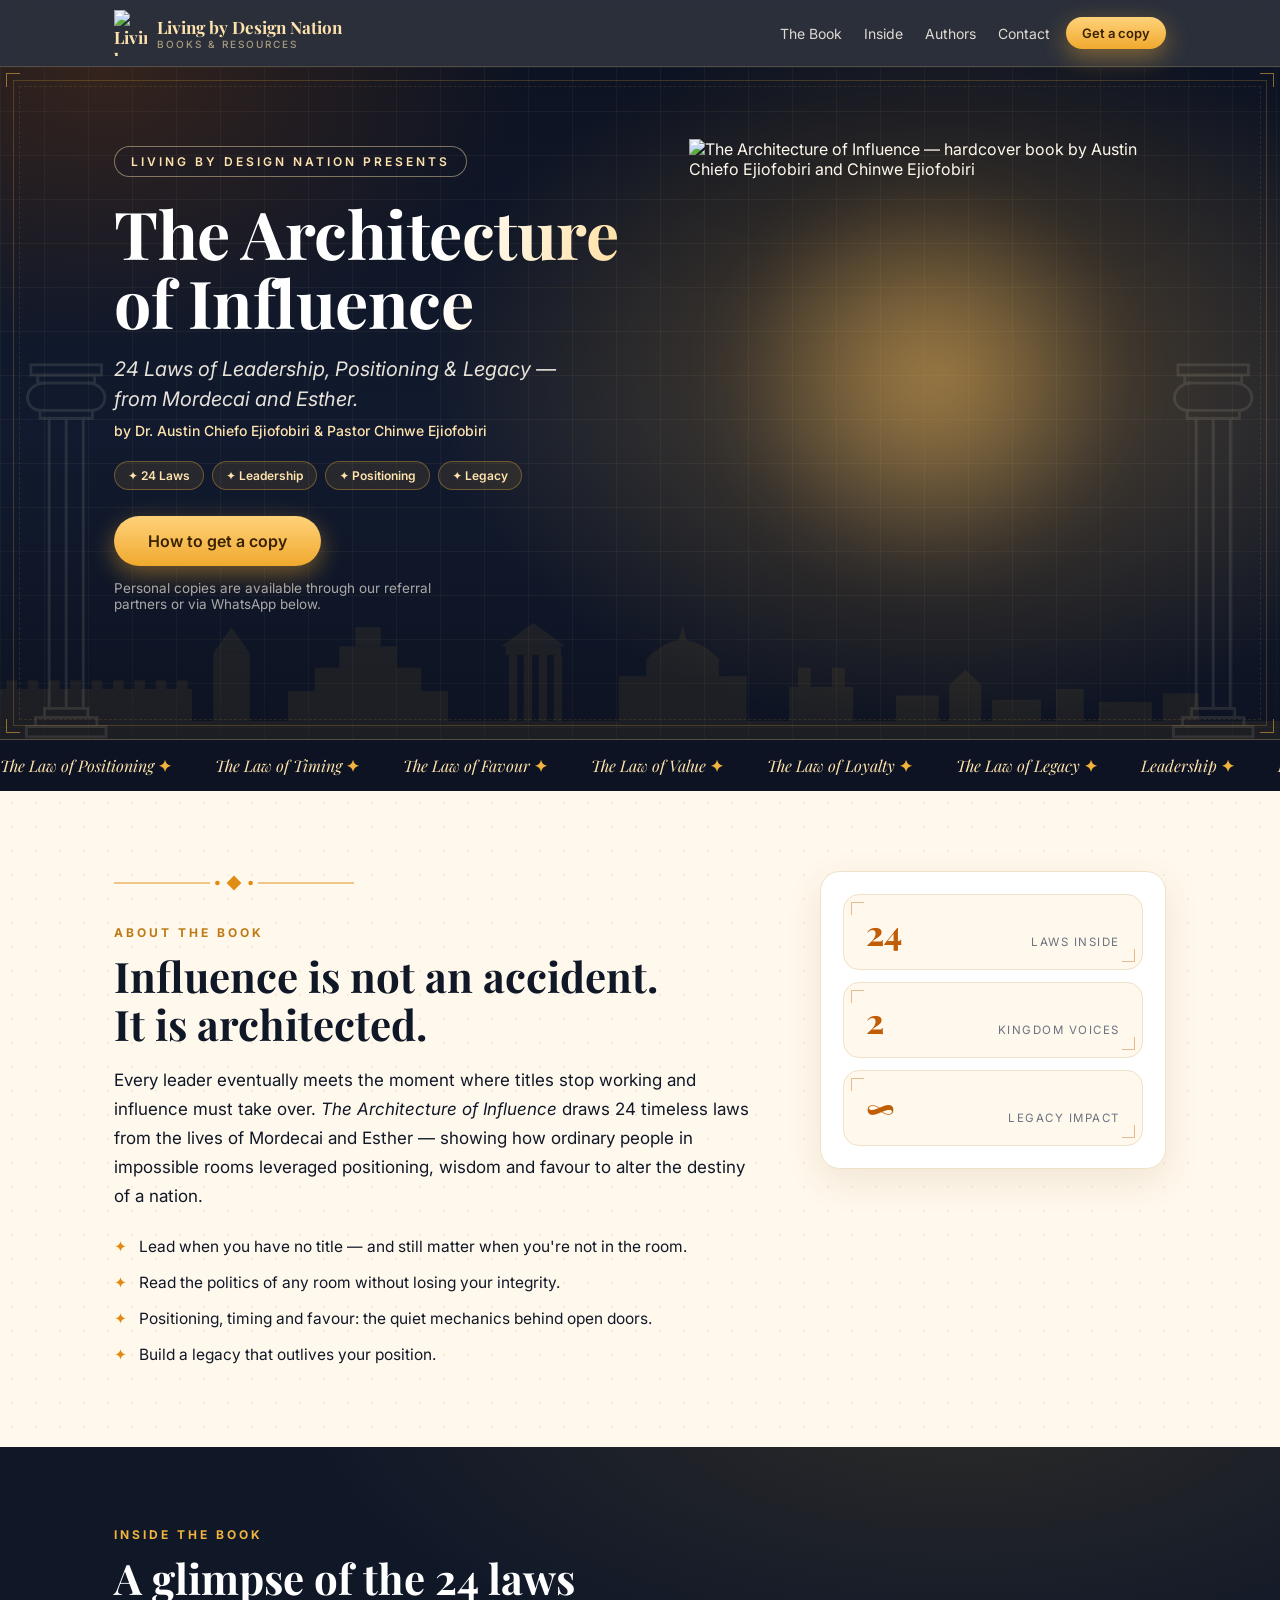
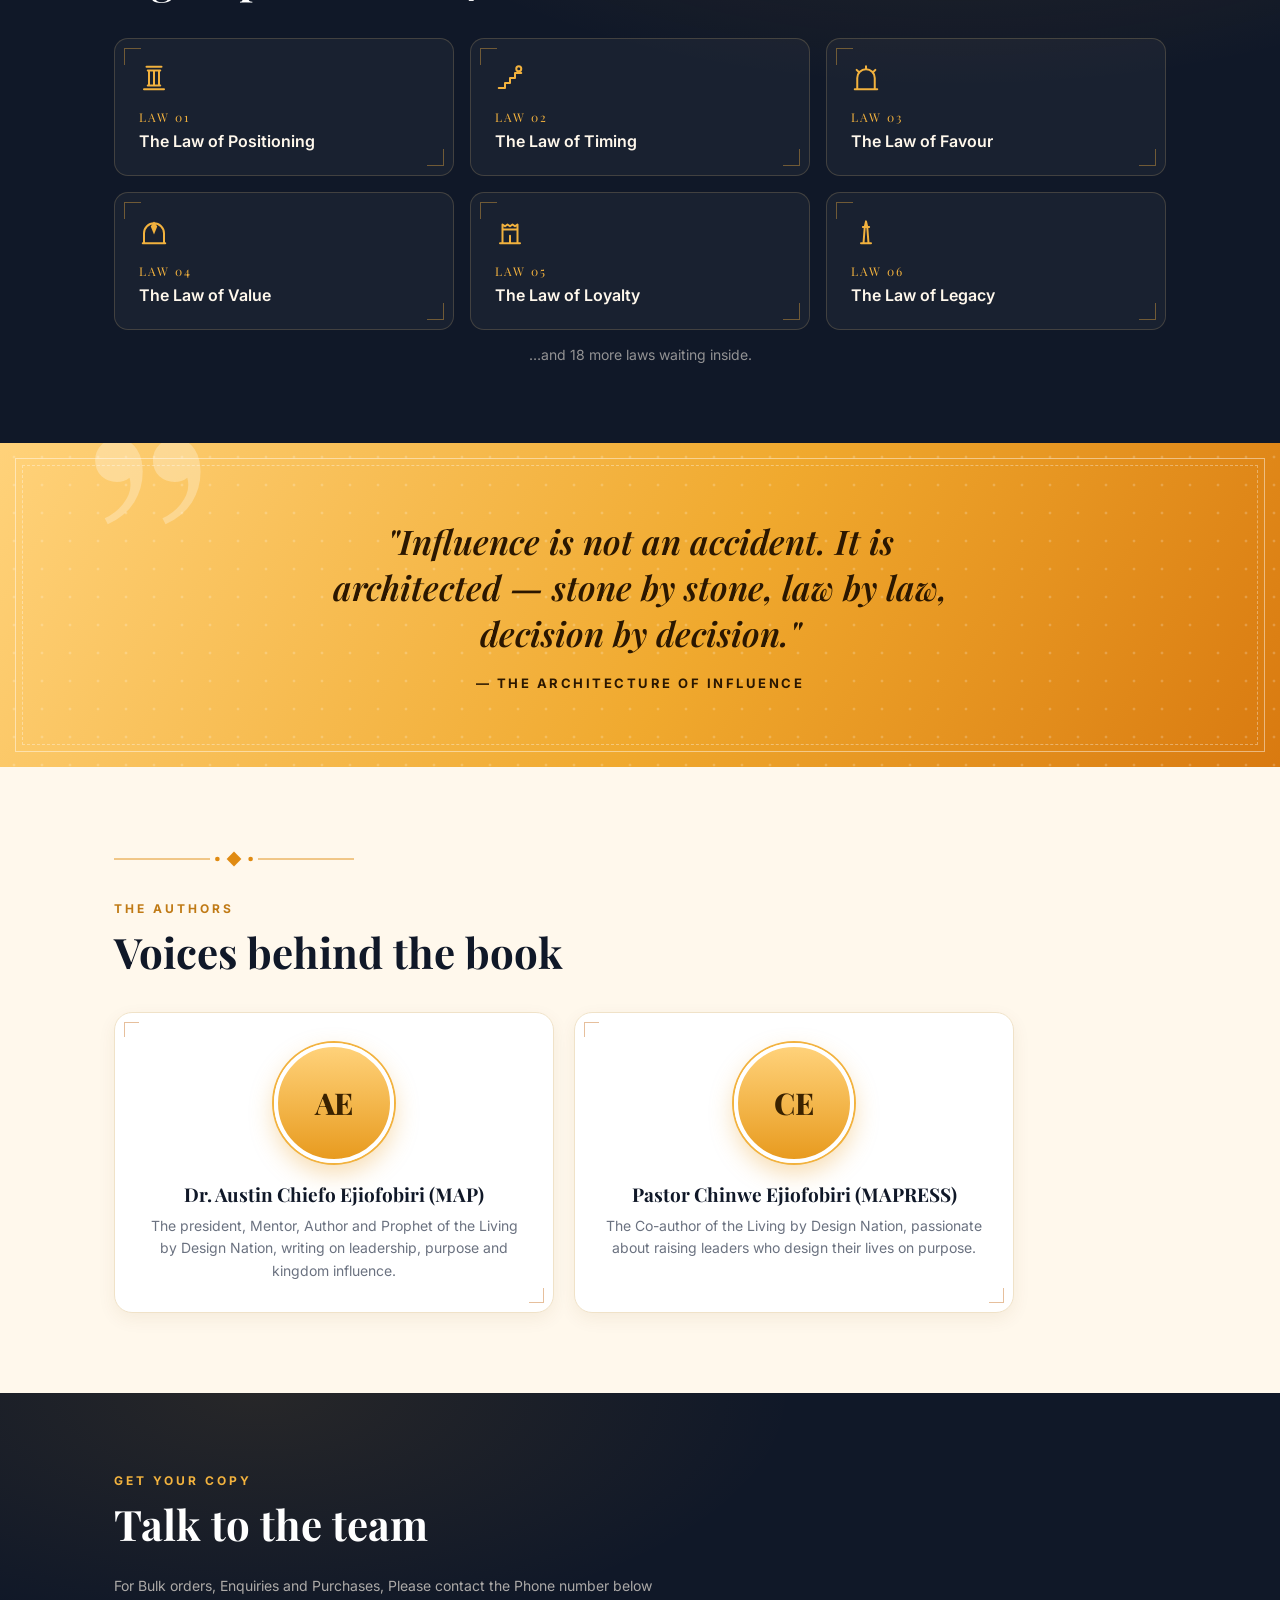
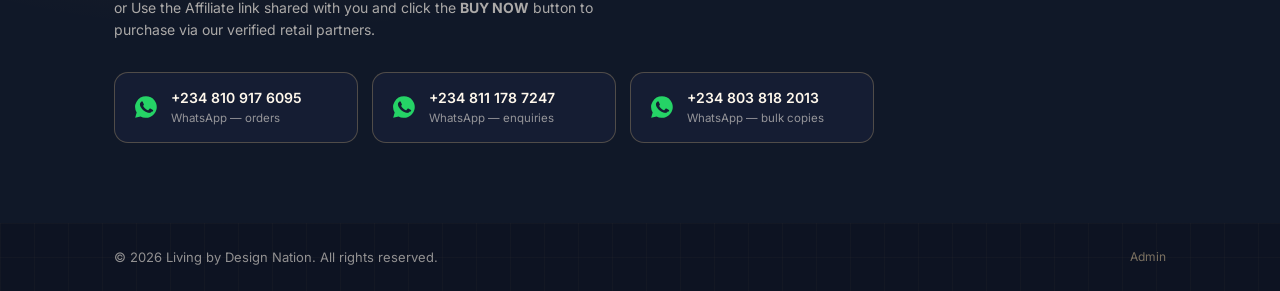
==== index.html @ bc578fa2 "Add files via upload" ====
<!DOCTYPE html>
<html lang="en">
<head>
<meta charset="UTF-8">
<meta name="viewport" content="width=device-width, initial-scale=1.0">
<title>The Architecture of Influence — Living by Design Nation</title>
<meta name="description" content="24 Laws of Leadership, Positioning & Legacy from Mordecai and Esther. By Austin Chiefo Ejiofobiri & Chinwe Ejiofobiri.">
<meta property="og:title" content="The Architecture of Influence">
<meta property="og:image" content="assets/book-cover.jpg">
<link rel="icon" type="image/png" href="assets/logo.png">
<link rel="apple-touch-icon" href="assets/logo.png">
<link rel="preconnect" href="https://fonts.googleapis.com">
<link href="https://fonts.googleapis.com/css2?family=Playfair+Display:ital,wght@0,600;0,700;0,800;1,600&family=Inter:wght@400;500;600;700&display=swap" rel="stylesheet">
<link rel="stylesheet" href="styles.css">
</head>
<body>
<header>
  <div class="wrap nav">
    <div class="brand">
      <img src="assets/logo.png" alt="Living by Design Nation" width="33" height="46">
      <span>Living by Design Nation<small>Books &amp; Resources</small></span>
    </div>
    <nav class="nav-links">
      <a href="#about">The Book</a><a href="#laws">Inside</a><a href="#authors">Authors</a><a href="#contact">Contact</a>
    </nav>
    <a class="btn btn-gold btn-sm nav-cta" href="#contact">Get a copy</a>
  </div>
</header>

<div class="hero">
  <div class="hero-frame" aria-hidden="true"><i></i><i></i><i></i><i></i></div>
  <div class="hero-particles" id="particles"></div>
    <svg class="col col-l" viewBox="0 0 90 340" aria-hidden="true"><g fill="none" stroke="#fff3d6" stroke-width="2.5" stroke-linecap="square"><rect x="14" y="6" width="62" height="9"/><rect x="20" y="15" width="50" height="7"/><path d="M25 22c-9 1-14 7-14 13 0 7 6 11 11 11M65 22c9 1 14 7 14 13 0 7-6 11-11 11"/><rect x="22" y="46" width="46" height="7"/><path d="M30 53v255M45 53v255M60 53v255"/><rect x="26" y="308" width="38" height="8"/><rect x="18" y="316" width="54" height="8"/><rect x="10" y="324" width="70" height="9"/></g></svg>
    <svg class="col col-r" viewBox="0 0 90 340" aria-hidden="true"><g fill="none" stroke="#fff3d6" stroke-width="2.5" stroke-linecap="square"><rect x="14" y="6" width="62" height="9"/><rect x="20" y="15" width="50" height="7"/><path d="M25 22c-9 1-14 7-14 13 0 7 6 11 11 11M65 22c9 1 14 7 14 13 0 7-6 11-11 11"/><rect x="22" y="46" width="46" height="7"/><path d="M30 53v255M45 53v255M60 53v255"/><rect x="26" y="308" width="38" height="8"/><rect x="18" y="316" width="54" height="8"/><rect x="10" y="324" width="70" height="9"/></g></svg>
    <svg class="skyline" viewBox="0 0 1200 170" preserveAspectRatio="xMidYMax meet" aria-hidden="true">
      <g fill="#4a2200" opacity=".16">
        <rect x="0" y="150" width="1200" height="20"/>
        <rect x="0" y="120" width="180" height="30"/>
        <rect x="6" y="112" width="10" height="8"/><rect x="26" y="112" width="10" height="8"/><rect x="46" y="112" width="10" height="8"/><rect x="66" y="112" width="10" height="8"/><rect x="86" y="112" width="10" height="8"/><rect x="106" y="112" width="10" height="8"/><rect x="126" y="112" width="10" height="8"/><rect x="146" y="112" width="10" height="8"/><rect x="166" y="112" width="10" height="8"/>
        <rect x="200" y="86" width="34" height="64"/><polygon points="200,86 217,62 234,86"/>
        <rect x="270" y="122" width="150" height="28"/><rect x="295" y="100" width="100" height="22"/><rect x="318" y="80" width="54" height="20"/><rect x="333" y="62" width="24" height="18"/>
        <polygon points="470,80 530,80 500,58"/><rect x="474" y="80" width="52" height="8"/>
        <rect x="477" y="88" width="8" height="62"/><rect x="491" y="88" width="8" height="62"/><rect x="505" y="88" width="8" height="62"/><rect x="519" y="88" width="8" height="62"/>
        <rect x="580" y="108" width="120" height="42"/><rect x="606" y="92" width="68" height="16"/>
        <path d="M606 92 Q640 56 674 92 Z"/><polygon points="636,76 640,60 644,76"/>
        <rect x="740" y="118" width="60" height="32"/><rect x="748" y="100" width="12" height="18"/><rect x="780" y="100" width="12" height="18"/>
        <rect x="840" y="126" width="40" height="24"/><rect x="890" y="116" width="30" height="34"/><polygon points="890,116 905,102 920,116"/>
        <rect x="930" y="130" width="46" height="20"/><rect x="990" y="120" width="26" height="30"/><rect x="1030" y="132" width="50" height="18"/><rect x="1090" y="124" width="34" height="26"/>
      </g>
    </svg>
  <div class="hero-inner">
    <div>
      <span class="eyebrow">Living by Design Nation presents</span>
      <h1 class="shimmer">The Architecture<br>of Influence</h1>
      <p class="sub"><em>24 Laws of Leadership, Positioning &amp; Legacy — from Mordecai and Esther.</em></p>
      <p class="authors">by Dr. Austin Chiefo Ejiofobiri &amp; Pastor Chinwe Ejiofobiri</p>
      <div class="pills"><span class="pill">✦ 24 Laws</span><span class="pill">✦ Leadership</span><span class="pill">✦ Positioning</span><span class="pill">✦ Legacy</span></div>
      <div class="cta-zone">
        <div id="ctaDirect" class="cta-col">
          <a class="btn btn-gold" href="#contact">How to get a copy</a>
          <p class="note-direct">Personal copies are available through our referral partners or via WhatsApp below.</p>
        </div>
        <div id="ctaRef" class="cta-col" hidden>
          <span class="ref-chip" id="heroChip"></span>
          <button class="btn btn-gold" data-buy>Buy now — <span class="price-text"></span></button>
        </div>
      </div>
    </div>
    <div class="book-wrap">
      <div class="book-glow" aria-hidden="true"></div>
      <img class="book" src="assets/book-3d.webp" alt="The Architecture of Influence — hardcover book by Austin Chiefo Ejiofobiri and Chinwe Ejiofobiri" width="860" height="865" fetchpriority="high">
    </div>
  </div>
</div>

<div class="marquee" aria-hidden="true"><div class="track" id="marqueeTrack"></div></div>

<section class="block about" id="about">
  <div class="wrap about-grid">
  <div class="about-main">
    <div class="orn reveal"><svg viewBox="0 0 260 24" width="240" height="24" fill="currentColor"><line x1="0" y1="12" x2="104" y2="12" stroke="currentColor"/><line x1="156" y1="12" x2="260" y2="12" stroke="currentColor"/><path d="M130 4 L138 12 L130 20 L122 12 Z"/><circle cx="112" cy="12" r="2.5"/><circle cx="148" cy="12" r="2.5"/></svg></div>
    <p class="kicker reveal">About the book</p>
    <h2 class="h2 reveal">Influence is not an accident.<br>It is architected.</h2>
    <!-- ✏️ Replace with the book's real description -->
    <p class="lead reveal">Every leader eventually meets the moment where titles stop working and influence must take over. <em>The Architecture of Influence</em> draws 24 timeless laws from the lives of Mordecai and Esther — showing how ordinary people in impossible rooms leveraged positioning, wisdom and favour to alter the destiny of a nation.</p>
    <ul class="check-list">
      <li class="reveal">Lead when you have no title — and still matter when you're not in the room.</li>
      <li class="reveal">Read the politics of any room without losing your integrity.</li>
      <li class="reveal">Positioning, timing and favour: the quiet mechanics behind open doors.</li>
      <li class="reveal">Build a legacy that outlives your position.</li>
    </ul>
  </div>
  <aside class="glance reveal"><div class="counters">
      <div class="counter"><div class="num" data-count="24">0</div><div class="lbl">Laws inside</div></div>
      <div class="counter"><div class="num" data-count="2">0</div><div class="lbl">Kingdom voices</div></div>
      <div class="counter"><div class="num">∞</div><div class="lbl">Legacy impact</div></div>
    </div></aside>
  </div>
</section>

<section class="block laws" id="laws">
  <div class="wrap">
    <p class="kicker reveal">Inside the book</p>
    <h2 class="h2 reveal">A glimpse of the 24 laws</h2>
    <div class="laws-grid" id="lawsGrid"></div>
  </div>
</section>

<section class="quote-band">
  <div class="qframe" aria-hidden="true"></div>
  <div class="wrap">
    <p class="qtext reveal">"Influence is not an accident. It is architected — stone by stone, law by law, decision by decision."</p>
    <p class="qsrc reveal">— The Architecture of Influence</p>
  </div>
</section>

<section class="block" id="authors">
  <div class="wrap">
    <div class="orn reveal"><svg viewBox="0 0 260 24" width="240" height="24" fill="currentColor"><line x1="0" y1="12" x2="104" y2="12" stroke="currentColor"/><line x1="156" y1="12" x2="260" y2="12" stroke="currentColor"/><path d="M130 4 L138 12 L130 20 L122 12 Z"/><circle cx="112" cy="12" r="2.5"/><circle cx="148" cy="12" r="2.5"/></svg></div>
    <p class="kicker reveal">The authors</p>
    <h2 class="h2 reveal">Voices behind the book</h2>
    <!-- ✏️ Replace bios with the real ones -->
    <div class="authors-grid">
      <div class="author-card reveal"><div class="avatar"><span>AE</span><img src="assets/austin-ejiofobiri.jpg" alt="Dr. Austin Chiefo Ejiofobiri" width="120" height="120" loading="lazy"></div><h3>Dr. Austin Chiefo Ejiofobiri (MAP)</h3><p>The president, Mentor, Author and Prophet of the Living by Design Nation, writing on leadership, purpose and kingdom influence.</p></div>
      <div class="author-card reveal"><div class="avatar"><span>CE</span><img src="assets/chinwe-ejiofobiri.jpg" alt="Pastor Chinwe Ejiofobiri" width="120" height="120" loading="lazy"></div><h3>Pastor Chinwe Ejiofobiri (MAPRESS)</h3><p>The Co-author of the Living by Design Nation, passionate about raising leaders who design their lives on purpose.</p></div>
    </div>
  </div>
</section>

<section class="block contact" id="contact">
  <div class="wrap">
    <p class="kicker reveal">Get your copy</p>
    <h2 class="h2 reveal">Talk to the team</h2>
    <p class="contact-note reveal">For Bulk orders, Enquiries and Purchases, Please contact the Phone number below or Use the Affiliate link shared with you and click the <strong>BUY NOW</strong> button to purchase via our verified retail partners.</p>
    <div class="wa-grid" id="waGrid"></div>
  </div>
</section>

<footer><div class="wrap"><span>© <span id="yr"></span> Living by Design Nation. All rights reserved.</span><a class="admin-link" href="admin.html" rel="nofollow">Admin</a></div></footer>

<div id="stickyBuy" hidden>
  <span class="p price-text"></span>
  <button class="btn btn-gold btn-sm" data-buy>Buy now</button>
</div>

<div class="modal-backdrop" id="buyModal">
  <div class="modal">
    <button class="modal-x" id="buyClose" aria-label="Close">×</button>
    <div id="buyFormWrap">
      <span class="ref-chip sm" id="modalRefChip"></span>
      <h3 style="margin-top:12px">Get your copy</h3>
      <p class="tiny muted">The Architecture of Influence</p>
      <form id="buyForm">
        <label>Full name<input id="fName" required autocomplete="name"></label>
        <label>Email<input id="fEmail" type="email" required autocomplete="email"></label>
        <label>Phone / WhatsApp<input id="fPhone" type="tel" required autocomplete="tel" placeholder="080..."></label>
        <label>Quantity<input id="fQty" type="number" min="1" max="50" value="1"></label>
        <div class="total-row"><span>Total</span><strong id="fTotal"></strong></div>
        <button class="btn btn-gold w100" id="payBtn" type="submit">Pay securely</button>
        <p class="tiny muted center">Secured by Paystack</p>
      </form>
    </div>
    <div id="paySuccess" hidden>
      <div class="big-check" id="successIcon">✓</div>
      <h3 id="successTitle">Order confirmed!</h3>
      <p style="margin:10px 0">Reference: <code id="successRef"></code></p>
      <p class="tiny muted" id="successMsg">Thank you. The Living by Design Nation team will reach out for delivery.</p>
      <button class="btn btn-ghost btn-dark" id="doneBtn">Done</button>
    </div>
  </div>
</div>
<div id="toast"></div>
<div class="ruler" aria-hidden="true"><div class="ruler-thumb" id="rulerThumb"></div></div>

<script src="https://js.paystack.co/v1/inline.js"></script>
<script src="config.js"></script>
<script src="script.js"></script>
</body>
</html>
---- styles.css ----
:root{--orange1:#f39a3a;--orange2:#dd7414;--orange3:#c05e08;--gold:#f2b23e;--gold-soft:#ffe3ad;--gold-deep:#e08b12;--ink:#101828;--ink2:#0d1322;--card-dark:#151d33;--cream:#fff8ec;--muted:#6b7280}
*{margin:0;padding:0;box-sizing:border-box}
html{scroll-behavior:smooth}
body{font-family:'Inter',system-ui,sans-serif;background:var(--cream);color:var(--ink)}
h1,h2,h3{font-family:'Playfair Display',Georgia,'Times New Roman',serif}
img{max-width:100%;display:block}
a{color:inherit}
[hidden]{display:none!important}
.wrap{max-width:1100px;margin:0 auto;padding:0 24px}
code{background:rgba(242,178,62,.18);padding:2px 6px;border-radius:6px;font-size:.9em}
.muted{color:var(--muted)}.tiny{font-size:12px}.center{text-align:center}.w100{width:100%}
::selection{background:var(--gold);color:#1a1030}
@media (prefers-reduced-motion:reduce){*{animation:none!important;transition:none!important}}
.reveal{opacity:0;transform:translateY(28px);transition:opacity .8s cubic-bezier(.2,.7,.3,1),transform .8s cubic-bezier(.2,.7,.3,1)}
.reveal.in{opacity:1;transform:none}

header{position:sticky;top:0;z-index:40;background:rgba(13,19,34,.88);backdrop-filter:blur(10px);border-bottom:1px solid rgba(255,214,140,.18)}
.nav{display:flex;align-items:center;justify-content:space-between;height:66px}
.brand{display:flex;align-items:center;gap:10px;font-family:'Playfair Display',Georgia,'Times New Roman',serif;font-weight:700;color:var(--gold-soft);font-size:17px}
.brand svg{width:24px;height:18px;flex:none}
.brand img{height:46px;width:auto;flex:none}
.brand small{display:block;font-family:'Inter';font-weight:500;font-size:10px;color:rgba(255,227,173,.6);letter-spacing:2px;text-transform:uppercase}
.nav-links{display:flex;gap:22px;font-size:14px}
.nav-links a{color:rgba(255,248,236,.85);text-decoration:none;transition:color .2s}
.nav-links a:hover{color:var(--gold)}
@media(max-width:700px){.nav-links{display:none}}

.btn{display:inline-flex;align-items:center;justify-content:center;gap:8px;border:none;cursor:pointer;position:relative;overflow:hidden;font-family:'Inter';font-weight:600;font-size:15px;padding:13px 28px;border-radius:999px;text-decoration:none;transition:transform .18s,box-shadow .18s}
.btn:active{transform:scale(.97)}
.btn:disabled{opacity:.6;cursor:wait}
.btn-gold{background:linear-gradient(180deg,#ffd27a,#f0a92e);color:#3a2200;box-shadow:0 8px 24px rgba(240,169,46,.45)}
.btn-gold:hover{transform:translateY(-2px);box-shadow:0 14px 34px rgba(240,169,46,.6)}
.btn-ghost{background:transparent;color:#fff8ec;border:1.5px solid rgba(255,227,173,.6)}
.btn-ghost:hover{background:rgba(255,227,173,.12)}
.btn-dark{color:#374151;border-color:#ccc;margin-top:16px}
.btn-sm{padding:8px 16px;font-size:13px}

.hero{position:relative;overflow:hidden;background:linear-gradient(165deg,var(--orange1),var(--orange2) 55%,var(--orange3));color:#fff8ec}
.wm{position:absolute;inset:0;display:flex;flex-direction:column;justify-content:center;pointer-events:none;user-select:none;font-family:'Playfair Display',Georgia,'Times New Roman',serif;font-weight:800;font-size:clamp(70px,13vw,190px);line-height:.9;color:rgba(255,220,150,.08);padding-left:2vw;z-index:0}
.orb{position:absolute;border-radius:50%;filter:blur(70px);opacity:.5;pointer-events:none;mix-blend-mode:screen}
.orb1{width:420px;height:420px;background:#ffdf9a;top:-140px;left:-120px;animation:drift 14s ease-in-out infinite alternate}
.orb2{width:360px;height:360px;background:#ff9a3a;bottom:-120px;right:-80px;animation:drift 18s ease-in-out infinite alternate-reverse}
.orb3{width:240px;height:240px;background:#ffe9c4;top:20%;right:30%;opacity:.35;animation:drift 22s ease-in-out infinite alternate}
@keyframes drift{to{transform:translate(50px,36px) scale(1.12)}}
.hero-particles{position:absolute;inset:0;pointer-events:none}
.hero-particles span{position:absolute;bottom:-12px;border-radius:50%;background:radial-gradient(circle,#fff3d6,#f2b23e 60%,transparent 70%);animation:rise linear infinite}
@keyframes rise{to{transform:translateY(-108vh) translateX(4vw) rotate(240deg)}}
.hero-inner{position:relative;display:grid;grid-template-columns:1.05fr .95fr;gap:40px;align-items:center;padding:70px 24px 100px;max-width:1100px;margin:0 auto;z-index:2}
.eyebrow{display:inline-block;font-size:12px;font-weight:600;letter-spacing:3px;text-transform:uppercase;color:var(--gold-soft);border:1px solid rgba(255,227,173,.45);border-radius:999px;padding:7px 16px;margin-bottom:22px;background:rgba(20,26,40,.2)}
.shimmer{background:linear-gradient(100deg,#fff 25%,#ffe6b0 42%,#fff 58%,#ffe6b0 75%);background-size:250% 100%;-webkit-background-clip:text;background-clip:text;color:transparent;animation:shimmer 5s linear infinite}
@keyframes shimmer{to{background-position:-250% 0}}
.hero h1{font-size:clamp(38px,5.4vw,62px);line-height:1.05}
.hero .sub{font-size:clamp(16px,2vw,20px);margin:16px 0 8px;max-width:34ch}
.hero .authors{font-size:14px;color:rgba(255,248,236,.8);margin-bottom:20px}
.pills{display:flex;flex-wrap:wrap;gap:8px;margin-bottom:26px}
.pill{font-size:12px;font-weight:600;color:#fff;background:rgba(20,26,40,.35);border:1px solid rgba(255,214,140,.45);padding:6px 13px;border-radius:999px}
.cta-col{display:flex;flex-direction:column;gap:14px;align-items:flex-start}
.ref-chip{display:inline-flex;align-items:center;gap:8px;background:rgba(20,26,40,.55);border:1px solid rgba(255,214,140,.5);color:var(--gold-soft);padding:8px 15px;border-radius:999px;font-size:13.5px;font-weight:500}
.ref-chip.sm{font-size:12px;padding:6px 12px;background:#fdf1dc;color:#9a6a10}
.note-direct{font-size:13.5px;color:rgba(255,248,236,.78);max-width:38ch}

.poster-wrap{position:relative;justify-self:center;animation:hover-float 7s ease-in-out infinite}
@keyframes hover-float{50%{transform:translateY(-14px)}}
.sunburst{position:absolute;top:50%;left:50%;width:150%;padding-top:150%;transform:translate(-50%,-50%);background:repeating-conic-gradient(rgba(255,222,150,.28) 0 9deg,transparent 9deg 18deg);border-radius:50%;animation:spin 46s linear infinite;-webkit-mask:radial-gradient(circle,#000 25%,transparent 68%);mask:radial-gradient(circle,#000 25%,transparent 68%)}
@keyframes spin{to{transform:translate(-50%,-50%) rotate(360deg)}}
.poster{position:relative;z-index:1;width:min(400px,76vw);border-radius:18px;overflow:hidden;border:1px solid rgba(255,214,140,.55);box-shadow:0 50px 100px rgba(60,20,0,.55),0 0 90px rgba(255,196,100,.45);transform:rotate(-4deg);transition:transform .25s ease-out}
.poster img{width:100%;height:auto}
.poster .shine{position:absolute;inset:0;pointer-events:none;background:linear-gradient(115deg,transparent 30%,rgba(255,255,255,.28) 46%,transparent 60%);transform:translateX(-120%);transition:transform .9s}
.poster-wrap:hover .shine{transform:translateX(120%)}
.chip{position:absolute;z-index:2;font-size:12px;font-weight:600;color:var(--gold-soft);background:rgba(13,19,34,.72);border:1px solid rgba(255,214,140,.45);padding:8px 14px;border-radius:999px;backdrop-filter:blur(6px);white-space:nowrap}
.chip1{top:10%;left:-9%;animation:hover-float 6s ease-in-out infinite}
.chip2{top:12%;right:-10%;animation:hover-float 8s .6s ease-in-out infinite}
.chip3{bottom:-5%;left:8%;animation:hover-float 7s .3s ease-in-out infinite}
@media(max-width:900px){.hero-inner{grid-template-columns:1fr;padding-top:52px}.poster{width:min(320px,72vw)}.chip1{left:-3%}.chip2{right:-3%}}

.marquee{background:var(--ink2);border-top:1px solid rgba(255,214,140,.3);overflow:hidden;padding:15px 0}
.track{display:flex;gap:44px;width:max-content;animation:scrollx 34s linear infinite}
.track span{font-family:'Playfair Display',Georgia,'Times New Roman',serif;font-style:italic;font-size:16px;color:var(--gold-soft);white-space:nowrap}
.track b{color:var(--gold);font-style:normal}
@keyframes scrollx{to{transform:translateX(-50%)}}

section.block{padding:80px 0}
.kicker{font-size:12px;font-weight:700;letter-spacing:3px;text-transform:uppercase;color:#c07a15;margin-bottom:12px}
.h2{font-size:clamp(28px,3.6vw,42px);line-height:1.15;margin-bottom:18px}
.lead{font-size:17px;line-height:1.7;max-width:62ch}
.check-list{list-style:none;margin-top:24px;display:grid;gap:12px}
.check-list li{display:flex;gap:12px;font-size:15.5px;line-height:1.55}
.check-list li::before{content:"✦";color:var(--gold-deep)}
.about{background:radial-gradient(rgba(192,94,8,.09) 1px,transparent 1px) 0 0/24px 24px var(--cream)}
.counters{margin-top:44px;display:grid;grid-template-columns:repeat(auto-fit,minmax(160px,1fr));gap:16px;max-width:640px}
.counter{background:#fff;border:1px solid #f0e2c8;border-radius:16px;padding:24px 18px;text-align:center;box-shadow:0 6px 18px rgba(120,70,0,.07)}
.counter .num{font-family:'Playfair Display',Georgia,'Times New Roman',serif;font-weight:800;font-size:38px;color:var(--orange3);line-height:1}
.counter .lbl{font-size:11.5px;letter-spacing:1.5px;text-transform:uppercase;color:var(--muted);margin-top:8px}

.laws{background:radial-gradient(1100px 500px at 75% -10%,rgba(240,169,46,.13),transparent 60%),var(--ink);color:#fff8ec}
.laws .kicker{color:var(--gold)}.laws .h2{color:#fff}
.laws-grid{margin-top:36px;display:grid;grid-template-columns:repeat(auto-fit,minmax(250px,1fr));gap:16px}
.law-card{background:rgba(255,255,255,.04);border:1px solid rgba(255,214,140,.18);border-radius:16px;padding:24px;transition:transform .25s,border-color .25s,box-shadow .25s}
.law-card:hover{transform:translateY(-7px);border-color:var(--gold);box-shadow:0 18px 40px rgba(0,0,0,.4)}
.law-card .num{font-family:'Playfair Display',Georgia,'Times New Roman',serif;color:var(--gold);font-size:12px;letter-spacing:2px}
.law-card .name{font-weight:600;margin-top:6px;font-size:16px}
.more-laws{grid-column:1/-1;text-align:center;color:rgba(255,248,236,.55);font-size:14px}

.quote-band{background:linear-gradient(120deg,#ffd27a,#f0a92e 55%,#d97a10);color:#2b1700;padding:76px 0;text-align:center}
.qtext{font-family:'Playfair Display',Georgia,'Times New Roman',serif;font-style:italic;font-weight:600;font-size:clamp(22px,3.4vw,34px);line-height:1.35;max-width:22ch;margin:0 auto}
.qsrc{margin-top:18px;font-size:13px;letter-spacing:2.5px;text-transform:uppercase;font-weight:700}

.authors-grid{margin-top:36px;display:grid;grid-template-columns:1fr 1fr;gap:20px}
@media(max-width:700px){.authors-grid{grid-template-columns:1fr}}
.author-card{background:#fff;border:1px solid #f0e2c8;border-radius:18px;padding:30px;text-align:center;box-shadow:0 6px 18px rgba(120,70,0,.07);transition:transform .25s}
.author-card:hover{transform:translateY(-6px)}
.avatar{width:120px;height:120px;border-radius:50%;margin:0 auto 18px;display:grid;place-items:center;position:relative;overflow:hidden;background:linear-gradient(180deg,#ffd27a,#e89b1f);color:#3a2200;font-family:'Playfair Display',Georgia,'Times New Roman',serif;font-weight:800;font-size:30px;border:4px solid #fff;box-shadow:0 0 0 2px var(--gold),0 10px 24px rgba(232,155,31,.35)}
.avatar img{position:absolute;inset:0;width:100%;height:100%;object-fit:cover;object-position:center top}
.author-card h3{font-size:19px}
.author-card p{font-size:14px;color:var(--muted);margin-top:8px;line-height:1.6}

.contact{background:radial-gradient(900px 400px at 20% 0%,rgba(240,169,46,.1),transparent 60%),var(--ink);color:#fff8ec}
.contact .kicker{color:var(--gold)}.contact .h2{color:#fff}
.wa-grid{margin-top:30px;display:grid;grid-template-columns:repeat(auto-fit,minmax(230px,1fr));gap:14px;max-width:760px}
.wa-btn{display:flex;align-items:center;gap:12px;background:var(--card-dark);border:1px solid rgba(255,214,140,.25);border-radius:14px;padding:16px 18px;text-decoration:none;transition:border-color .2s,transform .18s}
.wa-btn:hover{border-color:var(--gold);transform:translateY(-3px)}
.wa-btn svg{width:26px;height:26px;flex:none}
.wa-btn .n{font-size:14px;font-weight:600;display:block}
.wa-btn .s{font-size:11.5px;color:rgba(255,248,236,.55)}
.contact-note{margin-top:26px;font-size:14px;color:rgba(255,248,236,.65);max-width:60ch;line-height:1.6}
footer{background:var(--ink2);color:rgba(255,248,236,.55);padding:26px 0;font-size:13px}

#stickyBuy{position:fixed;left:0;right:0;bottom:0;z-index:35;display:flex;justify-content:space-between;align-items:center;gap:12px;padding:12px 18px;background:rgba(13,19,34,.96);border-top:1px solid rgba(255,214,140,.3)}
#stickyBuy[hidden]{display:none!important}
#stickyBuy .p{color:var(--gold-soft);font-weight:700}
@media(min-width:900px){#stickyBuy{display:none!important}}

.modal-backdrop{position:fixed;inset:0;z-index:60;background:rgba(10,12,20,.65);backdrop-filter:blur(5px);display:none;place-items:center;padding:20px}
.modal-backdrop.open{display:grid}
.modal{background:#fff;border-radius:20px;width:min(440px,100%);padding:30px;position:relative;max-height:92vh;overflow:auto}
.modal-x{position:absolute;top:14px;right:16px;background:none;border:none;font-size:26px;cursor:pointer;color:#999}
.modal h3{font-size:24px;margin-bottom:4px}
.modal form{display:grid;gap:14px;margin-top:18px}
.modal label{font-size:13px;font-weight:600;display:grid;gap:6px;color:#374151}
.modal input{font-family:'Inter';font-size:16px;padding:12px 14px;border:1.5px solid #e5e0d4;border-radius:10px;outline:none}
.modal input:focus{border-color:var(--gold)}
.total-row{display:flex;justify-content:space-between;align-items:center;padding:12px 4px;border-top:1.5px dashed #e5e0d4}
.total-row strong{font-size:20px;color:#b36a00}
.big-check{width:64px;height:64px;border-radius:50%;background:#1f9d55;color:#fff;display:grid;place-items:center;font-size:30px;margin:10px auto 14px}
.big-check.warn{background:#d97a10}
#paySuccess{text-align:center}

#toast{position:fixed;bottom:26px;left:50%;transform:translateX(-50%) translateY(20px);z-index:80;background:#1c2438;color:var(--gold-soft);border:1px solid rgba(255,214,140,.4);padding:11px 20px;border-radius:999px;font-size:14px;opacity:0;pointer-events:none;transition:.25s}
#toast.show{opacity:1;transform:translateX(-50%) translateY(0)}


/* ================= ADMIN DASHBOARD ================= */
body.admin{background:var(--ink2);color:#fff8ec;min-height:100vh}
.admin-shell{max-width:1050px;margin:0 auto;padding:44px 22px 80px}
.dimmed{color:rgba(255,248,236,.5)}
.login-card{background:var(--card-dark);border:1px solid rgba(255,214,140,.18);border-radius:18px;max-width:400px;margin:8vh auto;padding:34px;display:grid;gap:14px;text-align:center}
.login-card form{display:grid;gap:12px}
.login-card input,.row input{font-family:'Inter';font-size:15px;padding:12px 14px;border-radius:10px;border:1.5px solid rgba(255,255,255,.15);background:rgba(255,255,255,.06);color:#fff;outline:none}
.login-card input:focus,.row input:focus{border-color:var(--gold)}
.dash-head{display:flex;justify-content:space-between;align-items:center;gap:14px;flex-wrap:wrap;margin-bottom:26px}
.dash-head h2{color:var(--gold-soft);font-size:24px}
.stats{display:grid;grid-template-columns:repeat(auto-fit,minmax(180px,1fr));gap:14px;margin-bottom:28px}
.stat,.panel{background:var(--card-dark);border:1px solid rgba(255,214,140,.14);border-radius:14px}
.stat{padding:18px 20px}
.stat .v{font-size:26px;font-weight:700;color:var(--gold);font-family:'Playfair Display',Georgia,'Times New Roman',serif}
.stat .l{font-size:12px;letter-spacing:1px;text-transform:uppercase;color:rgba(255,248,236,.55);margin-top:4px}
.panel{padding:22px;margin-bottom:24px}
.panel h3{color:var(--gold-soft);font-size:17px;margin-bottom:14px}
.row{display:flex;gap:10px;flex-wrap:wrap}.row input{flex:1;min-width:200px}
.table-scroll{overflow-x:auto}
table{width:100%;border-collapse:collapse;font-size:14px;min-width:640px}
th{text-align:left;font-size:11px;letter-spacing:1.5px;text-transform:uppercase;color:var(--gold);padding:10px 12px;border-bottom:1px solid rgba(255,214,140,.2)}
td{padding:12px;border-bottom:1px solid rgba(255,255,255,.07);vertical-align:middle}
.acts{display:flex;gap:6px;flex-wrap:wrap}
.mini{background:rgba(255,255,255,.08);border:1px solid rgba(255,255,255,.14);color:#fff8ec;font-size:12px;padding:6px 11px;border-radius:8px;cursor:pointer;font-family:'Inter';white-space:nowrap;text-decoration:none}
.mini:hover{border-color:var(--gold);color:var(--gold)}
.mini.danger:hover{border-color:#ff7a7a;color:#ff9a9a}
.link-cell{max-width:240px;overflow:hidden;text-overflow:ellipsis;white-space:nowrap;color:rgba(255,248,236,.75);font-size:13px}
.empty{color:rgba(255,248,236,.45);text-align:center;padding:20px}

.admin-logo{height:56px;width:auto;margin:0 auto}


/* ================= THEME: THE DRAFTING ROOM ================= */
.reg{position:absolute;width:16px;height:16px;border:1.6px solid rgba(255,240,200,.85);pointer-events:none;z-index:4}
.reg.tl{top:-9px;left:-9px;border-right:none;border-bottom:none}
.reg.tr{top:-9px;right:-9px;border-left:none;border-bottom:none}
.reg.bl{bottom:-9px;left:-9px;border-right:none;border-top:none}
.reg.br{bottom:-9px;right:-9px;border-left:none;border-top:none}
.orn{color:var(--gold-deep);opacity:.85;margin-bottom:26px}

/* hero: blueprint grid, sheet frame, columns, skyline */
.hero::before{content:"";position:absolute;inset:0;pointer-events:none;background-image:linear-gradient(rgba(255,244,214,.10) 1px,transparent 1px),linear-gradient(90deg,rgba(255,244,214,.10) 1px,transparent 1px);background-size:44px 44px;-webkit-mask:radial-gradient(120% 100% at 50% 40%,#000 40%,transparent 100%);mask:radial-gradient(120% 100% at 50% 40%,#000 40%,transparent 100%)}
.hero-frame{position:absolute;inset:13px;border:1px solid rgba(255,240,200,.32);pointer-events:none;z-index:2}
.hero-frame::before{content:"";position:absolute;inset:5px;border:1px dashed rgba(255,240,200,.18)}
.hero-frame i{position:absolute;width:14px;height:14px;border:1.6px solid rgba(255,240,200,.75)}
.hero-frame i:nth-child(1){top:-8px;left:-8px;border-right:none;border-bottom:none}
.hero-frame i:nth-child(2){top:-8px;right:-8px;border-left:none;border-bottom:none}
.hero-frame i:nth-child(3){bottom:-8px;left:-8px;border-right:none;border-top:none}
.hero-frame i:nth-child(4){bottom:-8px;right:-8px;border-left:none;border-top:none}
.hero-particles{z-index:1}
.col{position:absolute;bottom:-6px;opacity:.15;pointer-events:none;z-index:1;width:clamp(64px,8vw,112px)}
.col-l{left:1.2vw}.col-r{right:1.2vw}
@media(max-width:1020px){.col{display:none}}
.skyline{position:absolute;bottom:-4px;left:0;width:100%;pointer-events:none;z-index:1}

/* poster dimension lines */
.dim{position:absolute;pointer-events:none;color:rgba(255,241,205,.85);z-index:3}
.dim em{font-style:normal;font-size:9.5px;font-weight:700;letter-spacing:2.5px}
.dim-v{top:22%;bottom:4%;right:-42px;display:flex;flex-direction:column;align-items:center;gap:8px}
.dim-v i{flex:1;width:1px;background:rgba(255,241,205,.6);position:relative}
.dim-v i::before,.dim-v i::after{content:"";position:absolute;left:-5px;width:11px;height:1px;background:rgba(255,241,205,.9)}
.dim-v i::before{top:0}.dim-v i::after{bottom:0}
.dim-v em{writing-mode:vertical-rl}
.dim-h{left:5%;right:5%;bottom:-42px;display:flex;flex-direction:column;align-items:center;gap:7px}
.dim-h i{width:100%;height:1px;background:rgba(255,241,205,.6);position:relative}
.dim-h i::before,.dim-h i::after{content:"";position:absolute;top:-5px;width:1px;height:11px;background:rgba(255,241,205,.9)}
.dim-h i::before{left:0}.dim-h i::after{right:0}
@media(max-width:640px){.dim-v{display:none}.dim-h{bottom:-32px}.dim em{font-size:8.5px}}

/* drafting corners on cards */
.counter,.law-card,.author-card{position:relative}
.counter::before,.counter::after,.author-card::before,.author-card::after{content:"";position:absolute;border:1.4px solid rgba(192,94,8,.4)}
.counter::before,.counter::after{width:12px;height:12px}
.author-card::before,.author-card::after{width:14px;height:14px}
.counter::before,.author-card::before{top:7px;left:7px;border-right:none;border-bottom:none}
.counter::after,.author-card::after{bottom:7px;right:7px;border-left:none;border-top:none}
.author-card::before{top:9px;left:9px}.author-card::after{bottom:9px;right:9px}
.law-card{border-radius:14px}
.law-card::before,.law-card::after{content:"";position:absolute;width:16px;height:16px;border:1.4px solid rgba(242,178,62,.4);transition:border-color .25s}
.law-card::before{top:9px;left:9px;border-right:none;border-bottom:none}
.law-card::after{bottom:9px;right:9px;border-left:none;border-top:none}
.law-card:hover::before,.law-card:hover::after{border-color:var(--gold)}
.law-card svg{width:30px;height:30px;stroke:var(--gold);fill:none;stroke-width:1.6;stroke-linecap:round;stroke-linejoin:round;margin-bottom:12px}

/* quote band frame */
.quote-band{position:relative;overflow:hidden;background-image:radial-gradient(rgba(255,255,255,.20) 1.2px,transparent 1.7px),linear-gradient(120deg,#ffd27a,#f0a92e 55%,#d97a10);background-size:28px 28px,auto}
.quote-band::before{content:"”";position:absolute;top:-70px;left:6%;font-family:'Playfair Display',Georgia,'Times New Roman',serif;font-size:340px;line-height:1;color:rgba(255,255,255,.28)}
.qframe{position:absolute;inset:15px;border:1px solid rgba(255,255,255,.45);pointer-events:none}
.qframe::before{content:"";position:absolute;inset:6px;border:1px dashed rgba(255,255,255,.35)}
.qtext,.qsrc{position:relative}

/* footer grid */
footer{position:relative}
footer::before{content:"";position:absolute;inset:0;pointer-events:none;opacity:.5;background-image:linear-gradient(rgba(255,214,140,.05) 1px,transparent 1px),linear-gradient(90deg,rgba(255,214,140,.05) 1px,transparent 1px);background-size:34px 34px}
footer .wrap{position:relative}

/* scroll ruler */
.ruler{position:fixed;top:50%;right:16px;transform:translateY(-50%);height:min(44vh,360px);width:14px;z-index:45;pointer-events:none;opacity:.55;border-right:2px solid rgba(192,94,8,.6);background:repeating-linear-gradient(to bottom,rgba(192,94,8,.5) 0 1px,transparent 1px 12px)}
.ruler-thumb{position:absolute;right:-7px;top:0;width:12px;height:34px;border-radius:3px;background:linear-gradient(#ffd27a,#e08b12);box-shadow:0 2px 8px rgba(192,94,8,.55)}
@media(max-width:1280px){.ruler{display:none}}


/* ================= REFINEMENTS v4: premium dark hero, clean book, better layout ================= */
.nav{gap:16px}.nav-links{margin-left:auto}
.hero{background:radial-gradient(760px 520px at 74% 46%,rgba(240,169,46,.30),transparent 68%),radial-gradient(600px 400px at 8% 0%,rgba(192,94,8,.22),transparent 70%),linear-gradient(180deg,#0d1322 0%,#111a2e 55%,#0d1322 100%)}
.hero::before{background-image:linear-gradient(rgba(255,214,140,.05) 1px,transparent 1px),linear-gradient(90deg,rgba(255,214,140,.05) 1px,transparent 1px)}
.hero-frame{border-color:rgba(242,178,62,.22)}.hero-frame::before{border-color:rgba(242,178,62,.12)}.hero-frame i{border-color:rgba(242,178,62,.55)}
.skyline g{fill:#f2b23e;opacity:.07}
.col{opacity:.10}
.hero-inner{padding:72px 24px 120px;gap:48px}
.hero h1{font-size:clamp(40px,5.6vw,66px);letter-spacing:-.5px;text-shadow:none}
.shimmer{background-image:linear-gradient(100deg,#fff 25%,#ffd27a 45%,#fff 60%,#ffd27a 80%)}
.hero .sub{color:rgba(255,248,236,.9);max-width:36ch;line-height:1.5}
.hero .authors{color:var(--gold-soft);font-weight:500;margin-bottom:22px}
.pill{background:rgba(242,178,62,.10);border-color:rgba(242,178,62,.35);color:var(--gold-soft)}
.cta-zone .btn-gold{padding:15px 34px;font-size:16px}
.note-direct{color:rgba(255,248,236,.65)}
.book-wrap{position:relative;justify-self:center;width:min(500px,100%);animation:hover-float 8s ease-in-out infinite}
.book{position:relative;z-index:1;width:100%;height:auto;filter:drop-shadow(0 36px 40px rgba(0,0,0,.55))}
.book-glow{position:absolute;inset:8% 4%;border-radius:50%;background:radial-gradient(circle,rgba(255,196,100,.45),transparent 68%);filter:blur(30px);z-index:0}
@media(max-width:900px){.hero-inner{grid-template-columns:1fr;padding:48px 22px 100px;gap:36px;text-align:left}.book-wrap{width:min(380px,88vw)}}
@media(max-width:640px){.nav-cta{padding:8px 14px;font-size:13px}.brand span{font-size:15px}.brand small{font-size:9px}}

/* about: two columns */
.about-grid{display:grid;grid-template-columns:1.3fr .7fr;gap:64px;align-items:start}
.glance{position:sticky;top:96px;background:#fff;border:1px solid #f0e2c8;border-radius:20px;padding:22px;box-shadow:0 12px 36px rgba(120,70,0,.10)}
.glance .counters{margin:0;grid-template-columns:1fr;max-width:none;gap:12px}
.glance .counter{display:flex;align-items:baseline;justify-content:space-between;text-align:left;padding:20px 22px;box-shadow:none;background:var(--cream)}
.glance .counter .num{font-size:34px}.glance .counter .lbl{margin-top:0}
@media(max-width:900px){.about-grid{grid-template-columns:1fr;gap:36px}.glance{position:static}}

/* laws: even grid */
.laws-grid{grid-template-columns:repeat(3,1fr)}
@media(max-width:860px){.laws-grid{grid-template-columns:repeat(2,1fr)}}
@media(max-width:520px){.laws-grid{grid-template-columns:1fr}}

.qtext{max-width:30ch}
.authors-grid{max-width:900px}
@media(max-width:640px){.eyebrow{letter-spacing:1.6px;font-size:11px;padding:7px 14px}}

footer .wrap{display:flex;justify-content:space-between;align-items:center;gap:14px;flex-wrap:wrap}
.admin-link{color:rgba(255,227,173,.45);text-decoration:none;font-size:12px}.admin-link:hover{color:var(--gold)}

.cred{white-space:pre-wrap;word-break:break-word;background:rgba(255,255,255,.06);border:1px dashed rgba(255,214,140,.35);border-radius:10px;padding:14px;font-size:13px;line-height:1.6;margin-bottom:12px;color:#fff8ec;font-family:ui-monospace,Menlo,Consolas,monospace}
.panel[hidden],.mini[hidden]{display:none!important}
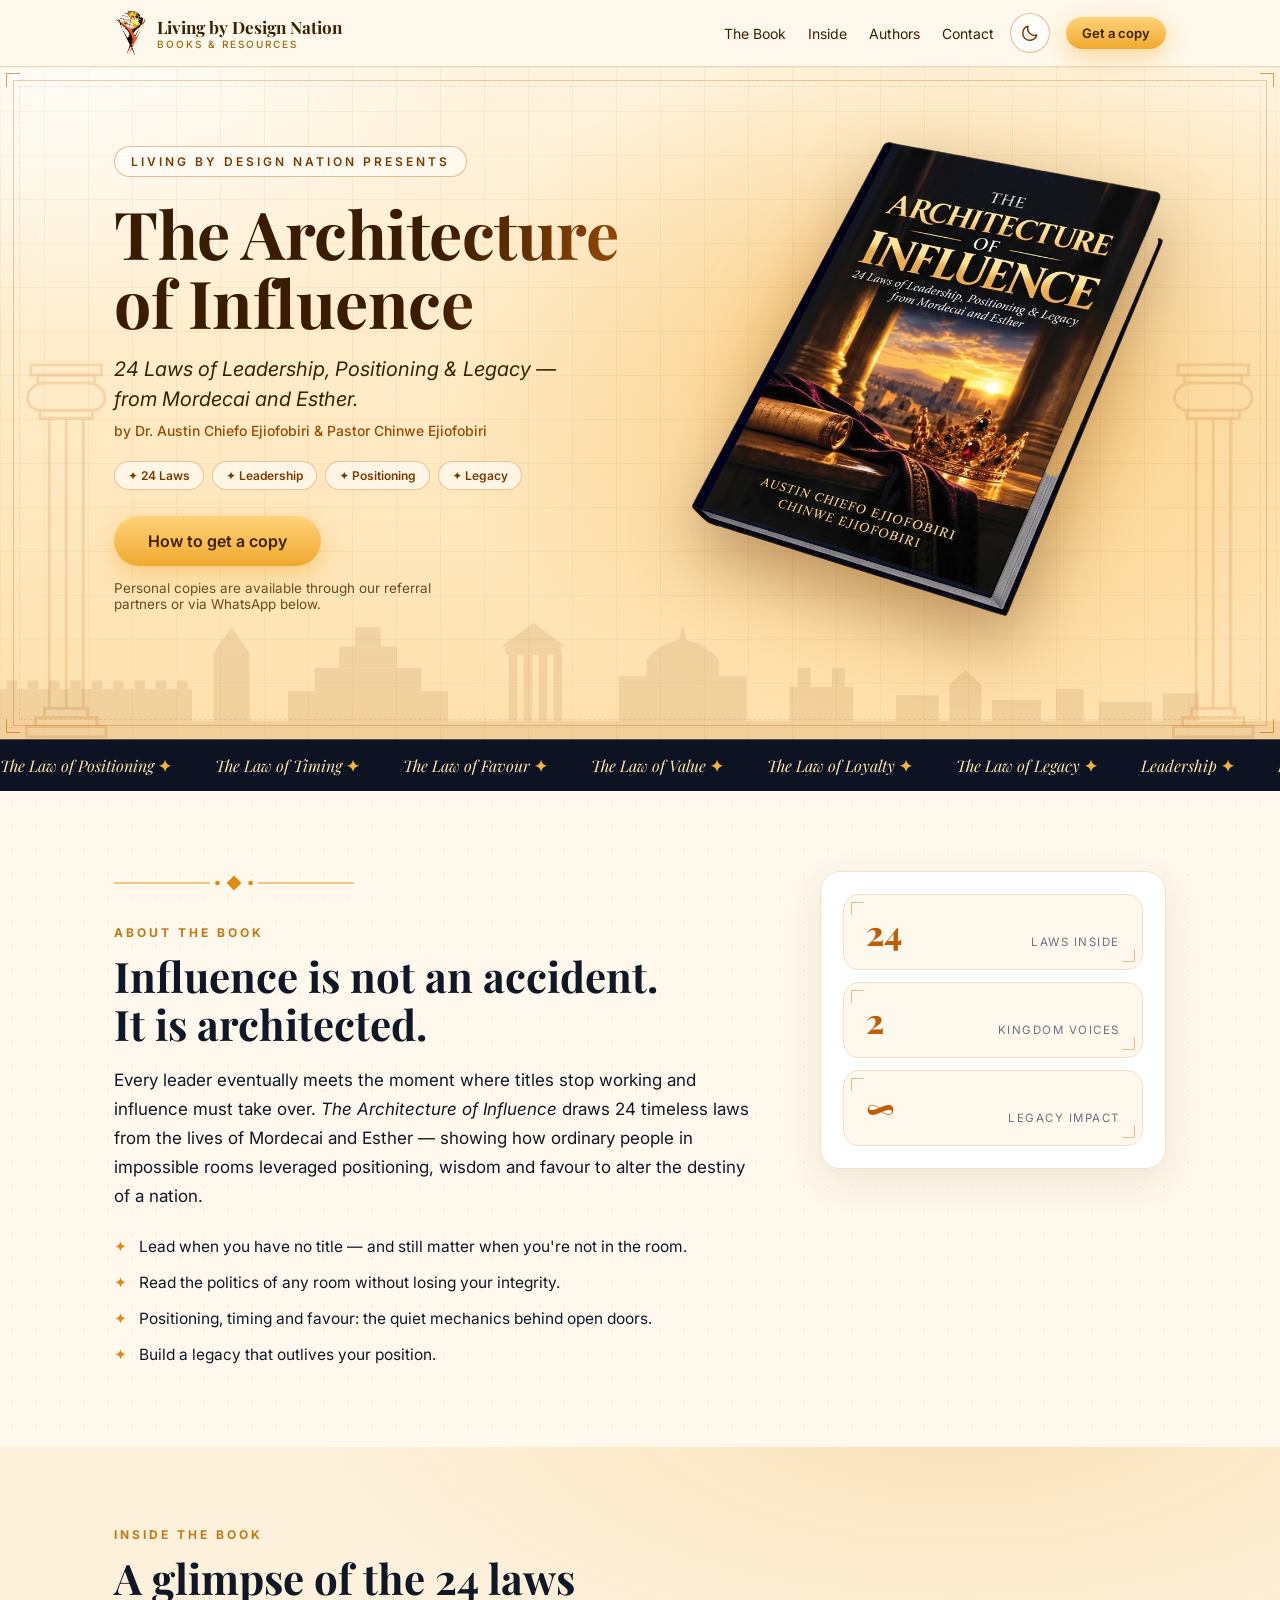
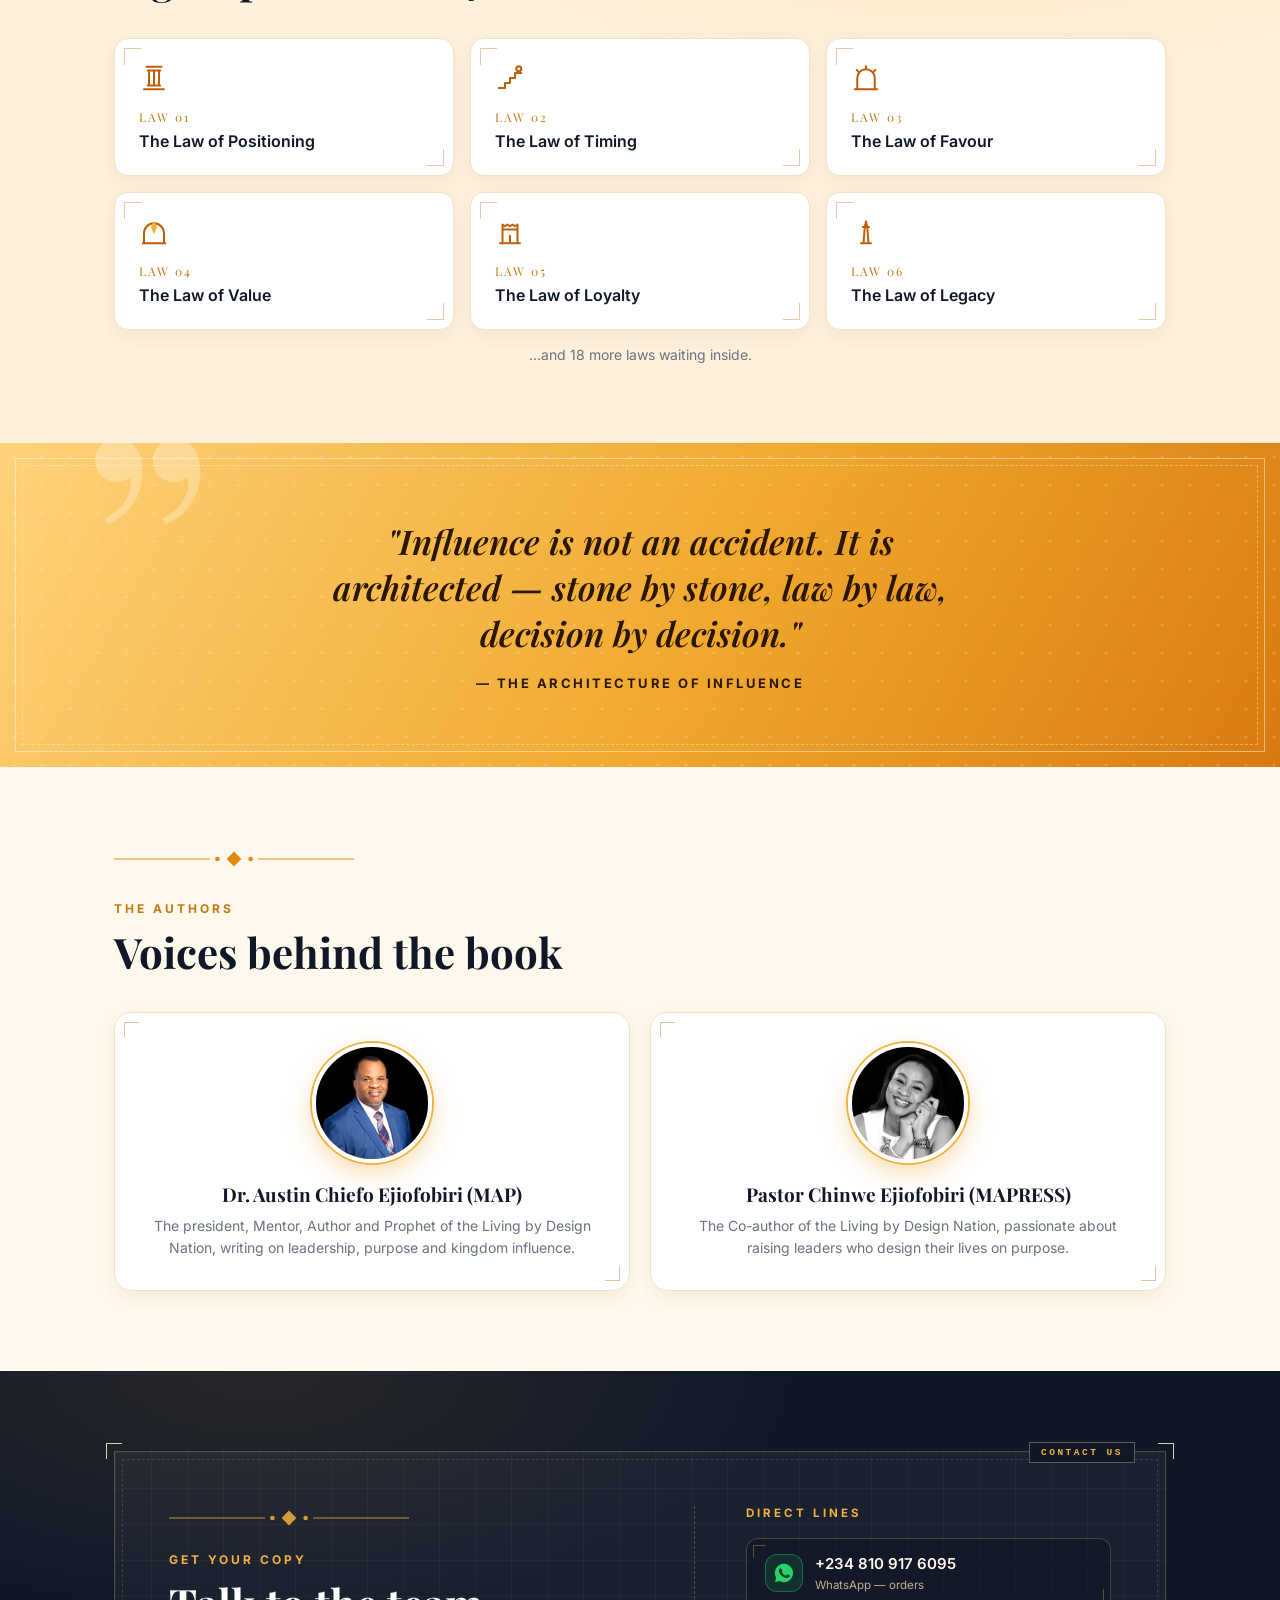
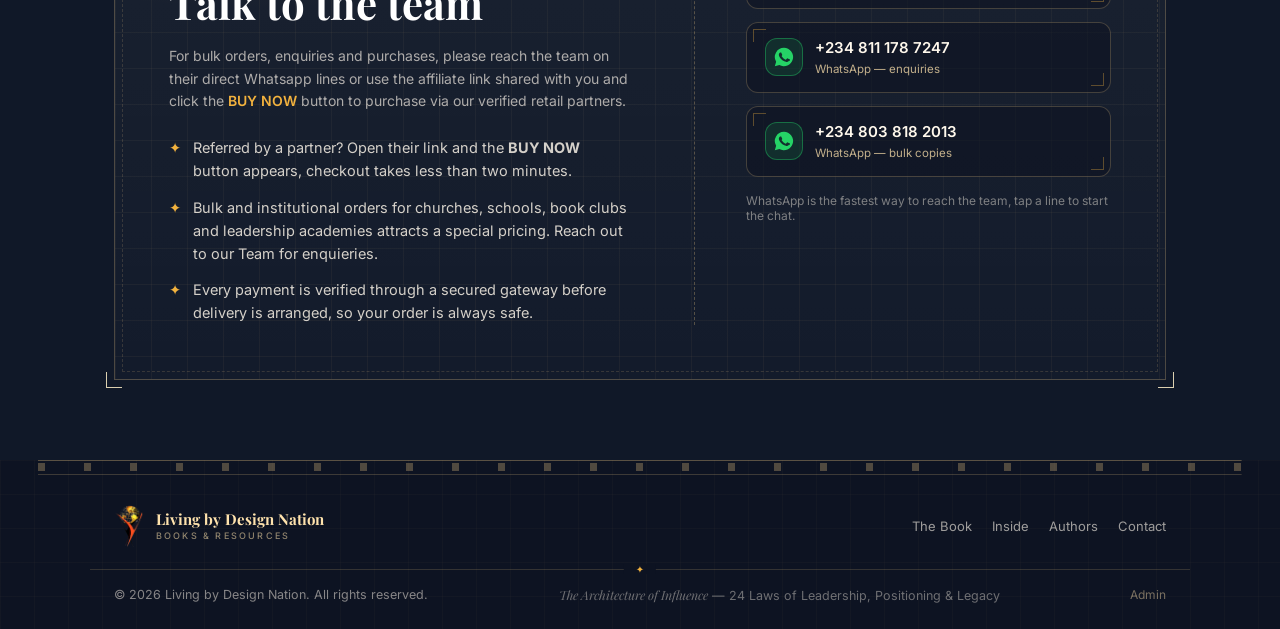
==== commit c2015c7a: "Add files via upload" ====
--- a/index.html
+++ b/index.html
@@ -11,6 +11,8 @@
 <link rel="apple-touch-icon" href="assets/logo.png">
 <link rel="preconnect" href="https://fonts.googleapis.com">
 <link href="https://fonts.googleapis.com/css2?family=Playfair+Display:ital,wght@0,600;0,700;0,800;1,600&family=Inter:wght@400;500;600;700&display=swap" rel="stylesheet">
+<meta name="theme-color" content="#0d1322">
+<script>(function(){try{var t=localStorage.getItem("lbdn_theme")||(matchMedia("(prefers-color-scheme: dark)").matches?"dark":"light");document.documentElement.dataset.theme=t}catch(e){document.documentElement.dataset.theme="light"}})()</script>
 <link rel="stylesheet" href="styles.css">
 </head>
 <body>
@@ -23,6 +25,10 @@
     <nav class="nav-links">
       <a href="#about">The Book</a><a href="#laws">Inside</a><a href="#authors">Authors</a><a href="#contact">Contact</a>
     </nav>
+    <button class="theme-toggle" id="themeToggle" type="button" aria-label="Switch between day and night theme" title="Day / night">
+      <svg class="i-moon" viewBox="0 0 24 24" aria-hidden="true"><path d="M20 14.5A8.5 8.5 0 0 1 9.5 4a8.5 8.5 0 1 0 10.5 10.5z"/></svg>
+      <svg class="i-sun" viewBox="0 0 24 24" aria-hidden="true"><circle cx="12" cy="12" r="4"/><path d="M12 2v2.5M12 19.5V22M2 12h2.5M19.5 12H22M4.9 4.9l1.8 1.8M17.3 17.3l1.8 1.8M4.9 19.1l1.8-1.8M17.3 6.7l1.8-1.8"/></svg>
+    </button>
     <a class="btn btn-gold btn-sm nav-cta" href="#contact">Get a copy</a>
   </div>
 </header>
@@ -129,14 +135,50 @@
 
 <section class="block contact" id="contact">
   <div class="wrap">
-    <p class="kicker reveal">Get your copy</p>
-    <h2 class="h2 reveal">Talk to the team</h2>
-    <p class="contact-note reveal">For Bulk orders, Enquiries and Purchases, Please contact the Phone number below or Use the Affiliate link shared with you and click the <strong>BUY NOW</strong> button to purchase via our verified retail partners.</p>
-    <div class="wa-grid" id="waGrid"></div>
-  </div>
-</section>
-
-<footer><div class="wrap"><span>© <span id="yr"></span> Living by Design Nation. All rights reserved.</span><a class="admin-link" href="admin.html" rel="nofollow">Admin</a></div></footer>
+    <div class="contact-sheet reveal">
+      <i class="reg tl"></i><i class="reg tr"></i><i class="reg bl"></i><i class="reg br"></i>
+      <span class="sheet-tag" aria-hidden="true">CONTACT US</span>
+      <div class="contact-cols">
+        <div class="contact-info">
+          <div class="orn" aria-hidden="true"><svg viewBox="0 0 260 24" width="240" height="24" fill="currentColor"><line x1="0" y1="12" x2="104" y2="12" stroke="currentColor"/><line x1="156" y1="12" x2="260" y2="12" stroke="currentColor"/><path d="M130 4 L138 12 L130 20 L122 12 Z"/><circle cx="112" cy="12" r="2.5"/><circle cx="148" cy="12" r="2.5"/></svg></div>
+          <p class="kicker">Get your copy</p>
+          <h2 class="h2">Talk to the team</h2>
+          <p class="contact-note">For bulk orders, enquiries and purchases, please reach the team on their direct Whatsapp lines or use the affiliate link shared with you and click the <strong>BUY NOW</strong> button to purchase via our verified retail partners.</p>
+          <!-- ✏️ Edit these three lines if your process changes -->
+          <div class="contact-points">
+            <div class="pt"><b>✦</b><span>Referred by a partner? Open their link and the <strong>BUY NOW</strong> button appears,  checkout takes less than two minutes.</span></div>
+            <div class="pt"><b>✦</b><span>Bulk and institutional orders for churches, schools, book clubs and leadership academies attracts a special pricing. Reach out to our Team for enquieries.</span></div>
+            <div class="pt"><b>✦</b><span>Every payment is verified through a secured gateway before delivery is arranged, so your order is always safe.</span></div>
+          </div>
+        </div>
+        <div class="contact-lines">
+          <p class="lines-title">Direct lines</p>
+          <div class="wa-grid" id="waGrid"></div>
+          <p class="lines-hint">WhatsApp is the fastest way to reach the team, tap a line to start the chat.</p>
+        </div>
+      </div>
+    </div>
+  </div>
+</section>
+
+<footer>
+  <div class="foot-colonnade" aria-hidden="true"></div>
+  <div class="wrap foot-grid">
+    <div class="foot-brand">
+      <img src="assets/logo.png" alt="Living by Design Nation" width="30" height="42">
+      <div><strong>Living by Design Nation</strong><small>Books &amp; Resources</small></div>
+    </div>
+    <nav class="foot-nav" aria-label="Footer">
+      <a href="#about">The Book</a><a href="#laws">Inside</a><a href="#authors">Authors</a><a href="#contact">Contact</a>
+    </nav>
+  </div>
+  <div class="wrap foot-rule" aria-hidden="true"><span>✦</span></div>
+  <div class="wrap foot-bottom">
+    <span>© <span id="yr"></span> Living by Design Nation. All rights reserved.</span>
+    <span class="foot-book"><em>The Architecture of Influence</em> — 24 Laws of Leadership, Positioning &amp; Legacy</span>
+    <a class="admin-link" href="admin.html" rel="nofollow">Admin</a>
+  </div>
+</footer>
 
 <div id="stickyBuy" hidden>
   <span class="p price-text"></span>
@@ -176,4 +218,4 @@
 <script src="config.js"></script>
 <script src="script.js"></script>
 </body>
-</html>
+</html>
--- a/styles.css
+++ b/styles.css
@@ -123,7 +123,7 @@
 .wa-btn .n{font-size:14px;font-weight:600;display:block}
 .wa-btn .s{font-size:11.5px;color:rgba(255,248,236,.55)}
 .contact-note{margin-top:26px;font-size:14px;color:rgba(255,248,236,.65);max-width:60ch;line-height:1.6}
-footer{background:var(--ink2);color:rgba(255,248,236,.55);padding:26px 0;font-size:13px}
+footer{background:var(--ink2);color:rgba(255,248,236,.55);padding:0;font-size:13px}
 
 #stickyBuy{position:fixed;left:0;right:0;bottom:0;z-index:35;display:flex;justify-content:space-between;align-items:center;gap:12px;padding:12px 18px;background:rgba(13,19,34,.96);border-top:1px solid rgba(255,214,140,.3)}
 #stickyBuy[hidden]{display:none!important}
@@ -289,8 +289,205 @@
 .authors-grid{max-width:900px}
 @media(max-width:640px){.eyebrow{letter-spacing:1.6px;font-size:11px;padding:7px 14px}}
 
-footer .wrap{display:flex;justify-content:space-between;align-items:center;gap:14px;flex-wrap:wrap}
 .admin-link{color:rgba(255,227,173,.45);text-decoration:none;font-size:12px}.admin-link:hover{color:var(--gold)}
 
 .cred{white-space:pre-wrap;word-break:break-word;background:rgba(255,255,255,.06);border:1px dashed rgba(255,214,140,.35);border-radius:10px;padding:14px;font-size:13px;line-height:1.6;margin-bottom:12px;color:#fff8ec;font-family:ui-monospace,Menlo,Consolas,monospace}
 .panel[hidden],.mini[hidden]{display:none!important}
+
+
+/* ================= THEMES: day (light) & night (dark) — toggled via <html data-theme> ================= */
+.theme-toggle{width:40px;height:40px;border-radius:50%;flex:none;display:grid;place-items:center;cursor:pointer;background:rgba(255,255,255,.06);border:1px solid rgba(242,178,62,.4);color:var(--gold-soft);transition:transform .2s,background .2s}
+.theme-toggle:hover{transform:rotate(18deg);background:rgba(242,178,62,.15)}
+.theme-toggle svg{width:20px;height:20px;fill:none;stroke:currentColor;stroke-width:1.8;stroke-linecap:round;stroke-linejoin:round}
+.theme-toggle .i-sun{display:none}
+html[data-theme="dark"] .theme-toggle .i-moon{display:none}
+html[data-theme="dark"] .theme-toggle .i-sun{display:block}
+body,header,.about,#authors,.laws,.hero,.counter,.glance,.author-card,.law-card,.modal{transition:background-color .35s,color .35s,border-color .35s}
+@media(max-width:640px){.brand{gap:8px}.brand span{font-size:13.5px}.brand img{height:40px}.theme-toggle{width:36px;height:36px}.nav{gap:8px}.nav-cta{padding:8px 12px;font-size:12.5px}}
+
+/* ---- NIGHT ---- */
+html[data-theme="dark"] body{background:#0b101d;color:#f3ecdf}
+html[data-theme="dark"] .about,html[data-theme="dark"] #authors{background-color:#0b101d}
+html[data-theme="dark"] .about{background-image:radial-gradient(rgba(242,178,62,.07) 1px,transparent 1px)}
+html[data-theme="dark"] .kicker{color:var(--gold)}
+html[data-theme="dark"] .h2,html[data-theme="dark"] .author-card h3{color:#fff}
+html[data-theme="dark"] .lead,html[data-theme="dark"] .check-list li{color:rgba(255,248,236,.86)}
+html[data-theme="dark"] .glance,html[data-theme="dark"] .counter,html[data-theme="dark"] .author-card{background:#151d33;border-color:rgba(255,214,140,.16);box-shadow:none}
+html[data-theme="dark"] .glance .counter{background:#0f1626}
+html[data-theme="dark"] .counter .num{color:var(--gold)}
+html[data-theme="dark"] .counter .lbl,html[data-theme="dark"] .author-card p{color:rgba(255,248,236,.62)}
+html[data-theme="dark"] .avatar{border-color:#151d33}
+html[data-theme="dark"] .modal{background:#151d33;color:#f3ecdf}
+html[data-theme="dark"] .modal label{color:#d9d2c3}
+html[data-theme="dark"] .modal input{background:#0f1626;color:#fff;border-color:rgba(255,214,140,.25)}
+html[data-theme="dark"] .total-row{border-color:rgba(255,214,140,.2)}
+html[data-theme="dark"] .total-row strong{color:var(--gold)}
+html[data-theme="dark"] .modal .muted{color:rgba(255,248,236,.55)}
+html[data-theme="dark"] .ref-chip.sm{background:rgba(242,178,62,.12);color:var(--gold-soft)}
+html[data-theme="dark"] .btn-dark{color:#f3ecdf;border-color:rgba(255,214,140,.4)}
+
+/* ---- DAY ---- */
+html[data-theme="light"] header{background:rgba(255,248,236,.92);border-bottom-color:rgba(192,94,8,.22)}
+html[data-theme="light"] .brand{color:#3a2200}
+html[data-theme="light"] .brand small{color:#9a6a10}
+html[data-theme="light"] .nav-links a{color:#3a2200}
+html[data-theme="light"] .nav-links a:hover{color:var(--orange3)}
+html[data-theme="light"] .theme-toggle{background:rgba(255,255,255,.7);border-color:rgba(192,94,8,.4);color:#7a3b00}
+html[data-theme="light"] .hero{color:#2b1700;background:radial-gradient(760px 520px at 74% 46%,rgba(240,169,46,.5),transparent 68%),radial-gradient(600px 400px at 6% 0%,rgba(255,255,255,.75),transparent 70%),linear-gradient(180deg,#fff4df,#ffe1ad)}
+html[data-theme="light"] .hero::before{background-image:linear-gradient(rgba(192,94,8,.07) 1px,transparent 1px),linear-gradient(90deg,rgba(192,94,8,.07) 1px,transparent 1px)}
+html[data-theme="light"] .hero-frame{border-color:rgba(192,94,8,.30)}
+html[data-theme="light"] .hero-frame::before{border-color:rgba(192,94,8,.16)}
+html[data-theme="light"] .hero-frame i{border-color:rgba(192,94,8,.6)}
+html[data-theme="light"] .skyline g{fill:#7a3b00;opacity:.10}
+html[data-theme="light"] .col g{stroke:#c05e08}
+html[data-theme="light"] .col{opacity:.16}
+html[data-theme="light"] .eyebrow{color:#7a3b00;border-color:rgba(192,94,8,.4);background:rgba(255,255,255,.5)}
+html[data-theme="light"] .shimmer{background-image:linear-gradient(100deg,#3a1c00 25%,#c05e08 45%,#3a1c00 60%,#c05e08 80%)}
+html[data-theme="light"] .hero .sub{color:#3a2200}
+html[data-theme="light"] .hero .authors{color:#9a4b00}
+html[data-theme="light"] .pill{background:rgba(255,255,255,.6);border-color:rgba(192,94,8,.35);color:#7a3b00}
+html[data-theme="light"] .note-direct{color:#6b4a1d}
+html[data-theme="light"] .ref-chip{background:rgba(255,255,255,.7);color:#7a3b00;border-color:rgba(192,94,8,.4)}
+html[data-theme="light"] .book{filter:drop-shadow(0 30px 34px rgba(90,40,0,.38))}
+html[data-theme="light"] .book-glow{background:radial-gradient(circle,rgba(255,165,50,.6),transparent 68%)}
+html[data-theme="light"] .laws{background:radial-gradient(1100px 500px at 75% -10%,rgba(240,169,46,.22),transparent 60%),#fdf1dc;color:#101828}
+html[data-theme="light"] .laws .kicker{color:#c07a15}
+html[data-theme="light"] .laws .h2,html[data-theme="light"] .law-card .name{color:#101828}
+html[data-theme="light"] .law-card{background:#fff;border-color:#f0e2c8;box-shadow:0 6px 18px rgba(120,70,0,.07)}
+html[data-theme="light"] .law-card:hover{border-color:var(--gold-deep);box-shadow:0 16px 36px rgba(120,70,0,.16)}
+html[data-theme="light"] .law-card svg{stroke:var(--orange3)}
+html[data-theme="light"] .law-card .num{color:#c07a15}
+html[data-theme="light"] .law-card::before,html[data-theme="light"] .law-card::after{border-color:rgba(192,94,8,.35)}
+html[data-theme="light"] .more-laws{color:#6b7280}
+.authors-grid{max-width:none}
+
+
+/* ================= v5: NEW "TALK TO THE TEAM" + NEW COPYRIGHT FOOTER ================= */
+
+/* ---- contact: drafting-sheet panel ---- */
+.contact-sheet{position:relative;background:linear-gradient(180deg,rgba(255,255,255,.045),rgba(255,255,255,.015));border:1px solid rgba(255,214,140,.24);padding:clamp(28px,4.5vw,54px)}
+.contact-sheet::before{content:"";position:absolute;inset:7px;border:1px dashed rgba(255,214,140,.15);pointer-events:none}
+.contact-sheet::after{content:"";position:absolute;inset:0;background-image:linear-gradient(rgba(255,214,140,.045) 1px,transparent 1px),linear-gradient(90deg,rgba(255,214,140,.045) 1px,transparent 1px);background-size:36px 36px;pointer-events:none}
+.sheet-tag{position:absolute;top:-10px;right:30px;z-index:3;background:#101828;border:1px solid rgba(255,214,140,.35);color:var(--gold);font-family:ui-monospace,Menlo,Consolas,monospace;font-size:9.5px;font-weight:700;letter-spacing:2.5px;padding:4px 11px;white-space:nowrap}
+.contact-cols{position:relative;z-index:2;display:grid;grid-template-columns:1.05fr .95fr;gap:clamp(28px,5vw,64px)}
+@media(max-width:860px){.contact-cols{grid-template-columns:1fr}}
+.contact-sheet .orn{color:var(--gold);margin-bottom:18px}
+.contact-sheet .contact-note{margin-top:2px;max-width:none}
+.contact-note strong{color:var(--gold);font-weight:600}
+.contact-points{margin-top:24px;display:grid;gap:13px}
+.contact-points .pt{display:flex;gap:12px;font-size:14.5px;line-height:1.6;color:rgba(255,248,236,.82)}
+.contact-points .pt b{color:var(--gold);font-weight:400;flex:none}
+.contact-lines{border-left:1px dashed rgba(255,214,140,.28);padding-left:clamp(24px,4vw,52px);display:flex;flex-direction:column}
+@media(max-width:860px){.contact-lines{border-left:none;border-top:1px dashed rgba(255,214,140,.28);padding-left:0;padding-top:26px}}
+.lines-title{font-size:11.5px;font-weight:700;letter-spacing:3px;text-transform:uppercase;color:var(--gold);margin-bottom:18px}
+.contact .wa-grid{margin-top:0;max-width:none;grid-template-columns:1fr;gap:13px}
+.contact .wa-btn{position:relative;background:rgba(13,19,34,.55);border:1px solid rgba(255,214,140,.22);border-radius:12px;padding:15px 18px}
+.contact .wa-btn::before,.contact .wa-btn::after{content:"";position:absolute;width:12px;height:12px;border:1.4px solid rgba(242,178,62,.35);transition:border-color .2s}
+.contact .wa-btn::before{top:6px;left:6px;border-right:none;border-bottom:none}
+.contact .wa-btn::after{bottom:6px;right:6px;border-left:none;border-top:none}
+.contact .wa-btn:hover::before,.contact .wa-btn:hover::after{border-color:var(--gold)}
+.contact .wa-btn svg{width:38px;height:38px;padding:7px;background:rgba(37,211,102,.12);border:1px solid rgba(37,211,102,.4);border-radius:12px}
+.contact .wa-btn .n{font-size:15px}
+.contact .wa-btn .s{color:var(--gold-soft);opacity:.75}
+.lines-hint{margin-top:16px;font-size:12px;color:rgba(255,248,236,.45)}
+
+/* ---- footer: colonnade + brand row + copyright rule ---- */
+.foot-colonnade{height:15px;margin:0 clamp(14px,3vw,40px);background:
+  linear-gradient(rgba(255,214,140,.30),rgba(255,214,140,.30)) top/100% 1px no-repeat,
+  linear-gradient(rgba(255,214,140,.20),rgba(255,214,140,.20)) bottom/100% 1px no-repeat,
+  repeating-linear-gradient(90deg,rgba(255,214,140,.28) 0 7px,transparent 7px 46px) center/100% 8px no-repeat}
+.foot-grid{display:flex;justify-content:space-between;align-items:center;gap:16px;flex-wrap:wrap;padding-top:30px;padding-bottom:22px}
+.foot-brand{display:flex;align-items:center;gap:12px}
+.foot-brand img{height:42px;width:auto}
+.foot-brand strong{display:block;font-family:'Playfair Display',Georgia,'Times New Roman',serif;font-size:15px;color:var(--gold-soft);line-height:1.2}
+.foot-brand small{display:block;font-size:9px;font-weight:500;letter-spacing:2.2px;text-transform:uppercase;color:rgba(255,227,173,.55);margin-top:2px}
+.foot-nav{display:flex;gap:20px;font-size:13px;flex-wrap:wrap}
+.foot-nav a{color:rgba(255,248,236,.6);text-decoration:none;transition:color .2s}
+.foot-nav a:hover{color:var(--gold)}
+.foot-rule{position:relative;height:1px;background:rgba(255,214,140,.16)}
+.foot-rule span{position:absolute;left:50%;top:50%;transform:translate(-50%,-50%);background:var(--ink2);color:var(--gold);font-size:10px;padding:0 12px;line-height:1}
+.foot-bottom{display:flex;justify-content:space-between;align-items:center;gap:10px 18px;flex-wrap:wrap;padding-top:16px;padding-bottom:26px;font-size:12.5px;color:rgba(255,248,236,.5)}
+.foot-book{color:rgba(255,248,236,.4)}
+.foot-book em{font-family:'Playfair Display',Georgia,'Times New Roman',serif}
+@media(max-width:640px){.foot-bottom{flex-direction:column;align-items:flex-start;gap:8px}.foot-book{order:3}}
+
+
+/* ================= v6: ADMIN — auto day/night theme + professional sign-in loading ================= */
+
+@keyframes rot{to{transform:rotate(360deg)}}
+
+/* floating theme toggle (shares "lbdn_theme" with the public site) */
+.admin-theme-toggle{position:fixed;top:18px;right:18px;z-index:55;box-shadow:0 8px 22px rgba(0,0,0,.4)}
+html[data-theme="light"] .admin-theme-toggle{background:rgba(255,255,255,.8);border-color:rgba(192,94,8,.45);color:#7a3b00;box-shadow:0 8px 22px rgba(120,70,0,.18)}
+
+/* sign-in button working / error states + card shake */
+.btn .spin{width:15px;height:15px;border-radius:50%;border:2px solid rgba(58,34,0,.3);border-top-color:#3a2200;display:inline-block;vertical-align:-3px;margin-right:9px;animation:rot .65s linear infinite}
+.btn.error-state{background:linear-gradient(180deg,#f2836b,#d94f2e)!important;color:#fff!important;box-shadow:0 10px 26px rgba(217,79,46,.45)}
+.login-card.shake{animation:shake .45s}
+@keyframes shake{20%{transform:translateX(-9px)}40%{transform:translateX(8px)}60%{transform:translateX(-5px)}80%{transform:translateX(3px)}}
+.login-foot{margin-top:2px}
+.back-link{color:var(--gold);text-decoration:none}
+html[data-theme="light"] .back-link{color:#b36a00}
+
+/* staged sign-in overlay */
+#authOverlay{position:fixed;inset:0;z-index:70;display:grid;place-items:center;padding:20px;background:rgba(7,10,18,.74);-webkit-backdrop-filter:blur(9px);backdrop-filter:blur(9px);opacity:1;transition:opacity .38s ease}
+#authOverlay.hide{opacity:0;pointer-events:none}
+.auth-box{width:min(410px,94vw);background:linear-gradient(180deg,#151d33,#0f1626);border:1px solid rgba(255,214,140,.22);border-radius:20px;padding:38px 36px 32px;text-align:center;box-shadow:0 50px 110px rgba(0,0,0,.6);animation:auth-pop .5s cubic-bezier(.18,.9,.26,1.15)}
+@keyframes auth-pop{from{opacity:0;transform:translateY(18px) scale(.95)}}
+.auth-logo{height:58px;width:auto;margin:0 auto 14px;animation:logo-breathe 2.4s ease-in-out infinite}
+@keyframes logo-breathe{50%{transform:translateY(-7px) scale(1.05);filter:drop-shadow(0 12px 24px rgba(242,178,62,.5))}}
+.auth-box h3{font-family:'Playfair Display',Georgia,'Times New Roman',serif;color:#fff;font-size:23px}
+.auth-box .dimmed{margin-top:6px}
+.auth-steps{list-style:none;margin:26px 0 4px;text-align:left;display:grid;gap:14px}
+.auth-steps li{display:flex;align-items:center;gap:13px;font-size:13.5px;font-weight:500;color:rgba(255,248,236,.4);transition:color .3s}
+.auth-steps li .ind{width:23px;height:23px;flex:none;border-radius:50%;border:1.5px solid rgba(255,214,140,.28);display:grid;place-items:center;position:relative;transition:background .3s,border-color .3s}
+.auth-steps li .ind svg{width:12px;height:12px;fill:none;stroke:#3a2200;stroke-width:3;stroke-linecap:round;stroke-linejoin:round;stroke-dasharray:24;stroke-dashoffset:24}
+.auth-steps li.active{color:rgba(255,248,236,.92)}
+.auth-steps li.active .ind::after{content:"";width:11px;height:11px;border-radius:50%;border:2px solid rgba(242,178,62,.25);border-top-color:var(--gold);animation:rot .6s linear infinite}
+.auth-steps li.done{color:var(--gold-soft)}
+.auth-steps li.done .ind{background:linear-gradient(180deg,#ffd27a,#e8a02a);border-color:transparent}
+.auth-steps li.done .ind svg{animation:draw-check .35s ease-out forwards}
+@keyframes draw-check{to{stroke-dashoffset:0}}
+.auth-bar{height:3px;border-radius:99px;background:rgba(255,214,140,.14);overflow:hidden;margin-top:24px}
+.auth-bar i{display:block;height:100%;width:0;border-radius:99px;background:linear-gradient(90deg,#e8a02a,#ffd27a);transition:width .5s cubic-bezier(.4,0,.2,1)}
+html[data-theme="light"] #authOverlay{background:rgba(52,36,10,.4)}
+html[data-theme="light"] .auth-box{background:#fff;border-color:#eadfc6;box-shadow:0 50px 110px rgba(90,40,0,.3)}
+html[data-theme="light"] .auth-box h3{color:#101828}
+html[data-theme="light"] .auth-steps li{color:rgba(16,24,40,.35)}
+html[data-theme="light"] .auth-steps li.active{color:#101828}
+html[data-theme="light"] .auth-steps li.done{color:#9a6a10}
+html[data-theme="light"] .auth-steps li .ind{border-color:rgba(192,94,8,.3)}
+html[data-theme="light"] .auth-bar{background:rgba(192,94,8,.15)}
+
+/* dashboard entrance stagger */
+.enter-item{animation:rise-in .55s cubic-bezier(.2,.7,.3,1) both}
+@keyframes rise-in{from{opacity:0;transform:translateY(16px)}to{opacity:1;transform:none}}
+
+/* data-loading automation: sheen sweeps panels, tables dim, refresh spins */
+.stat,.panel{position:relative}
+body.busy .panel::after{content:"";position:absolute;inset:0;z-index:1;border-radius:14px;pointer-events:none;background:linear-gradient(100deg,transparent 32%,rgba(242,178,62,.1) 50%,transparent 68%);background-size:230% 100%;animation:sheen 1.05s linear infinite}
+@keyframes sheen{from{background-position:135% 0}to{background-position:-135% 0}}
+body.busy .table-scroll{opacity:.45;transition:opacity .3s;pointer-events:none}
+.mini .rr{display:inline-block}
+.mini.busy{opacity:.75;pointer-events:none}
+.mini.busy .rr{animation:rot .8s linear infinite}
+
+/* light surfaces for the dashboard */
+html[data-theme="light"] body.admin{background:radial-gradient(rgba(192,94,8,.07) 1px,transparent 1px) 0 0/26px 26px,#f7f1e3;color:#101828}
+html[data-theme="light"] .login-card{background:#fff;border-color:#eadfc6;box-shadow:0 24px 60px rgba(120,70,0,.14)}
+html[data-theme="light"] .login-card h2{color:#101828}
+html[data-theme="light"] .dash-head h2,html[data-theme="light"] .panel h3{color:#3a2200}
+html[data-theme="light"] .dimmed{color:#8a7a5c}
+html[data-theme="light"] .login-card input,html[data-theme="light"] .row input{background:#fff;border-color:#e0d5bd;color:#101828}
+html[data-theme="light"] .login-card input:focus,html[data-theme="light"] .row input:focus{border-color:var(--gold-deep)}
+html[data-theme="light"] .login-card input::placeholder,html[data-theme="light"] .row input::placeholder{color:#a4967a}
+html[data-theme="light"] .stat,html[data-theme="light"] .panel{background:#fff;border-color:#eadfc6;box-shadow:0 10px 26px rgba(120,70,0,.08)}
+html[data-theme="light"] .stat .v{color:#b36a00}
+html[data-theme="light"] .stat .l{color:#8a7a5c}
+html[data-theme="light"] th{color:#b36a00;border-bottom-color:#eadfc6}
+html[data-theme="light"] td{border-bottom-color:#f0e8d5;color:#3d3425}
+html[data-theme="light"] .mini{background:#fff;border-color:#e0d5bd;color:#5a4a28}
+html[data-theme="light"] .mini:hover{border-color:var(--gold-deep);color:#9a5b00}
+html[data-theme="light"] .link-cell{color:#6b7280}
+html[data-theme="light"] .empty{color:#9c8c6a}
+html[data-theme="light"] .cred{background:#fdf7ea;border-color:#e5d3a1;color:#3a2200}
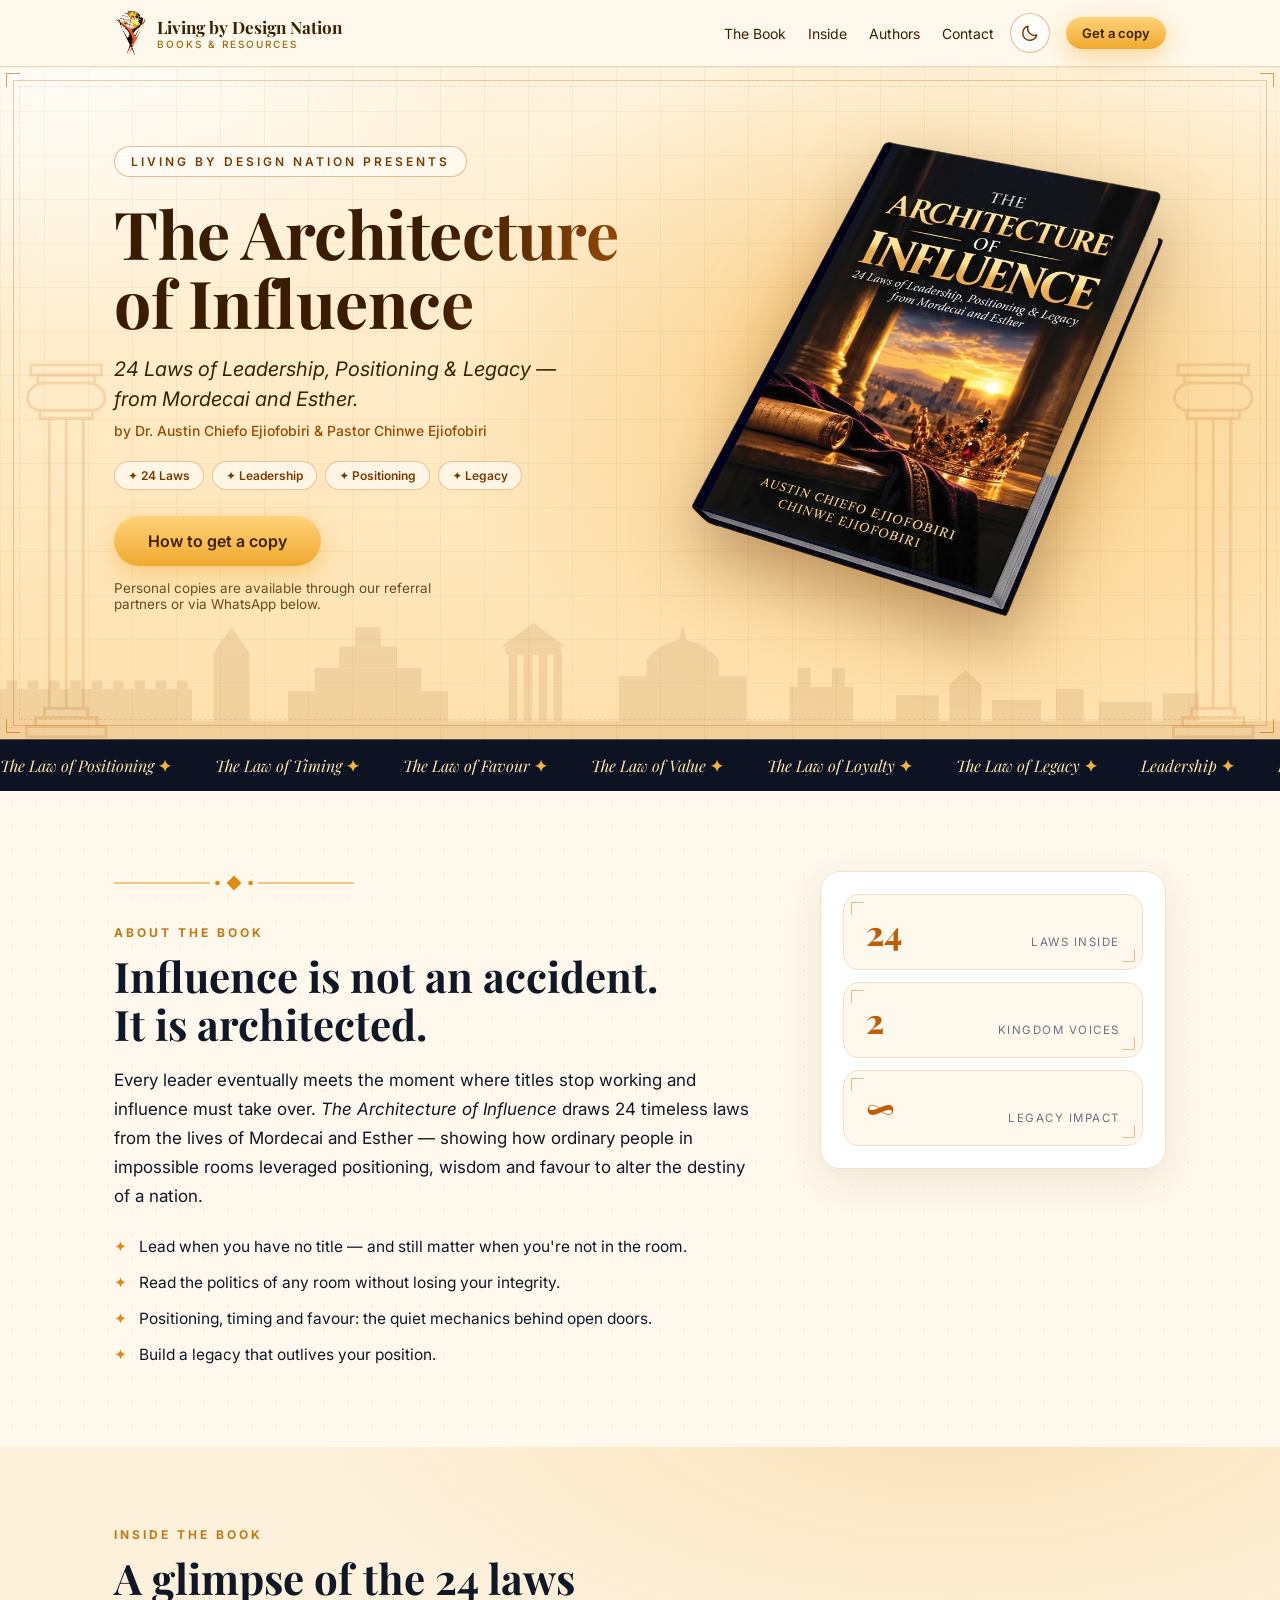
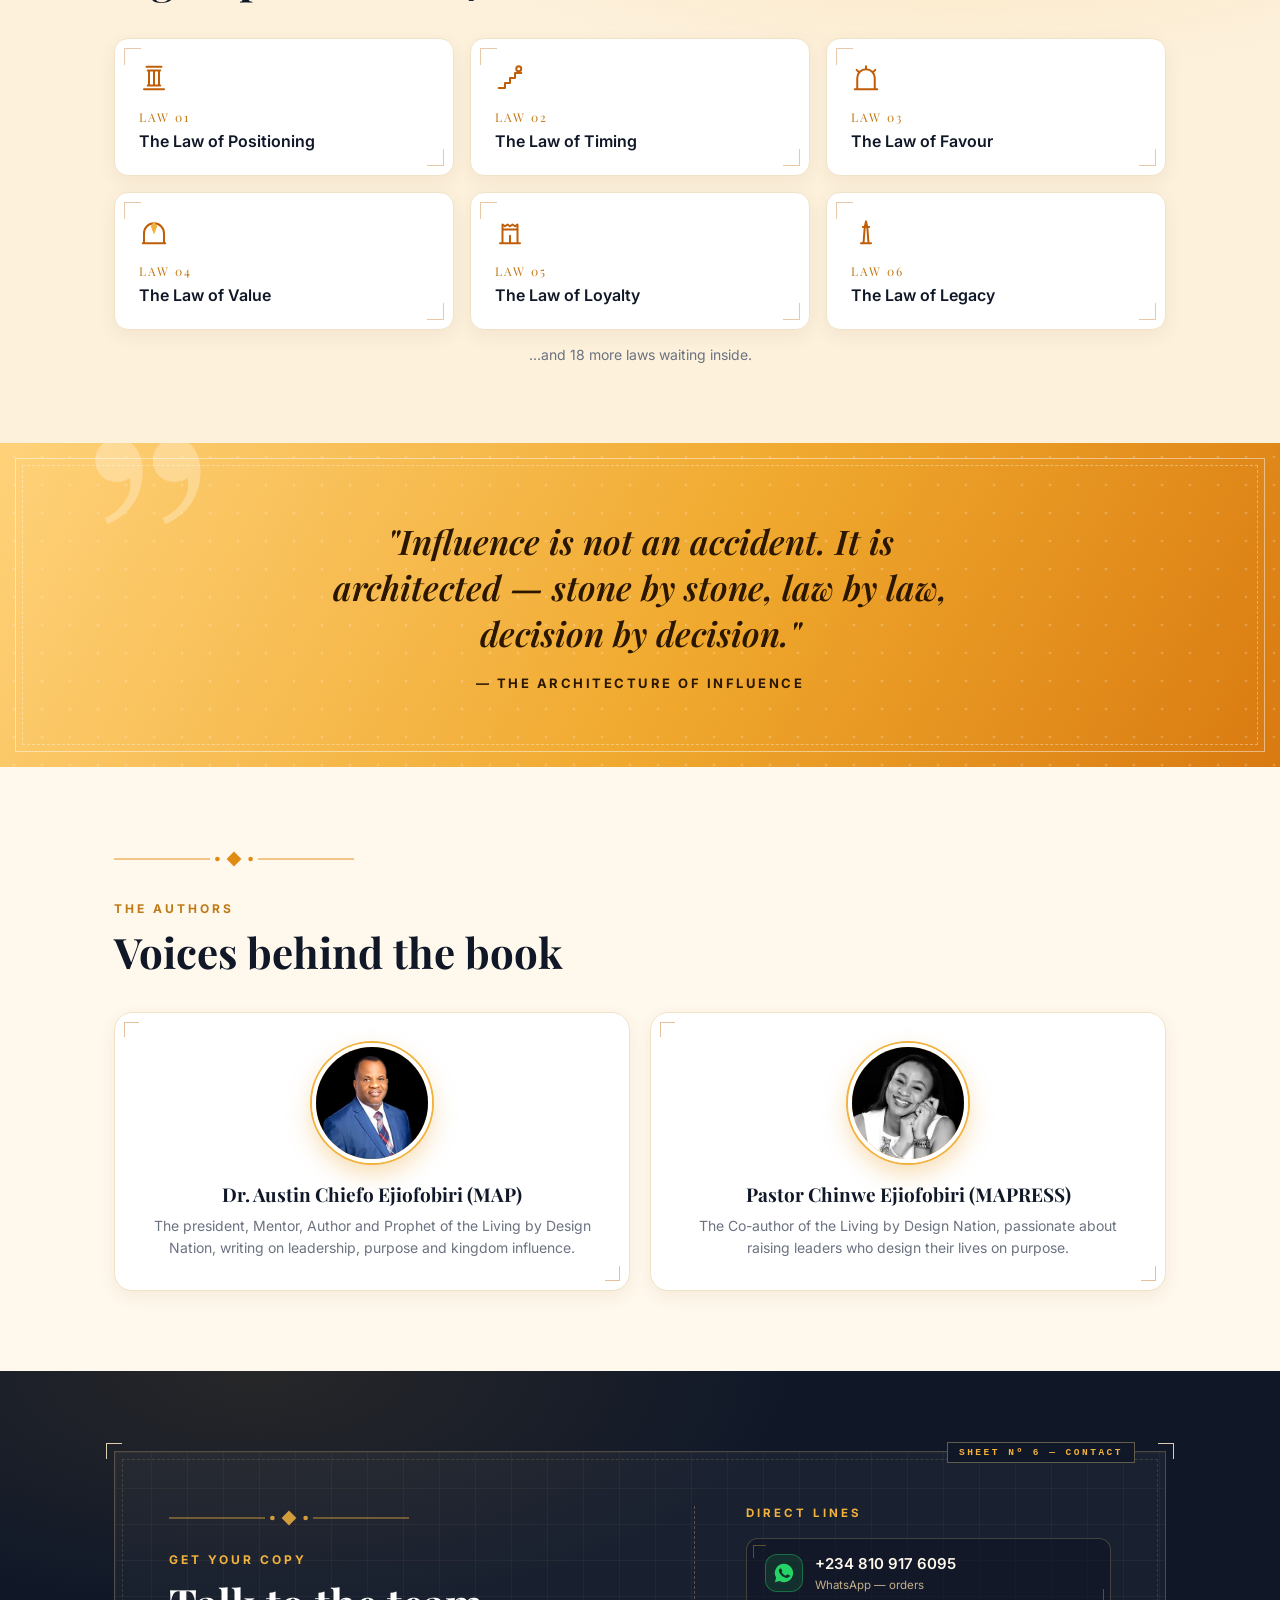
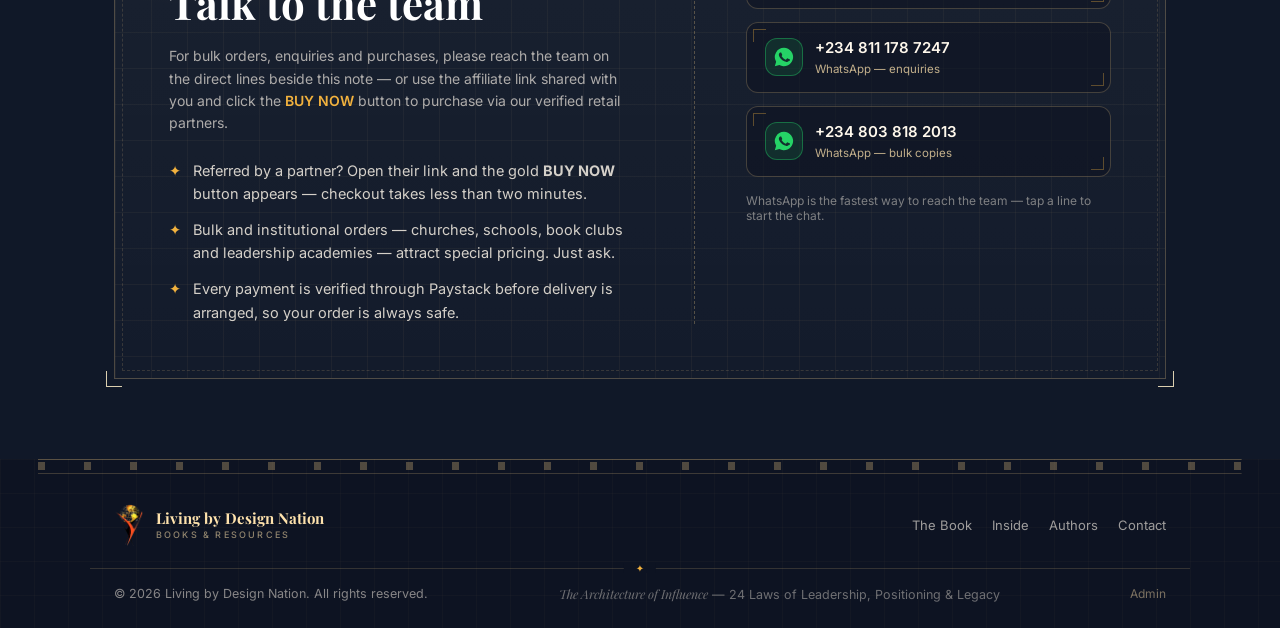
==== commit 19583c6a: "UPDATE THE FILE" ====
--- a/index.html
+++ b/index.html
@@ -7,8 +7,11 @@
 <meta name="description" content="24 Laws of Leadership, Positioning & Legacy from Mordecai and Esther. By Austin Chiefo Ejiofobiri & Chinwe Ejiofobiri.">
 <meta property="og:title" content="The Architecture of Influence">
 <meta property="og:image" content="assets/book-cover.jpg">
-<link rel="icon" type="image/png" href="assets/logo.png">
-<link rel="apple-touch-icon" href="assets/logo.png">
+<link rel="icon" type="image/png" sizes="32x32" href="assets/favicon-32.png">
+<link rel="icon" type="image/png" sizes="16x16" href="assets/favicon-16.png">
+<link rel="shortcut icon" href="assets/favicon.ico">
+<link rel="apple-touch-icon" sizes="180x180" href="assets/apple-touch-icon.png">
+<link rel="manifest" href="site.webmanifest">
 <link rel="preconnect" href="https://fonts.googleapis.com">
 <link href="https://fonts.googleapis.com/css2?family=Playfair+Display:ital,wght@0,600;0,700;0,800;1,600&family=Inter:wght@400;500;600;700&display=swap" rel="stylesheet">
 <meta name="theme-color" content="#0d1322">
@@ -137,24 +140,24 @@
   <div class="wrap">
     <div class="contact-sheet reveal">
       <i class="reg tl"></i><i class="reg tr"></i><i class="reg bl"></i><i class="reg br"></i>
-      <span class="sheet-tag" aria-hidden="true">CONTACT US</span>
+      <span class="sheet-tag" aria-hidden="true">SHEET Nº 6 — CONTACT</span>
       <div class="contact-cols">
         <div class="contact-info">
           <div class="orn" aria-hidden="true"><svg viewBox="0 0 260 24" width="240" height="24" fill="currentColor"><line x1="0" y1="12" x2="104" y2="12" stroke="currentColor"/><line x1="156" y1="12" x2="260" y2="12" stroke="currentColor"/><path d="M130 4 L138 12 L130 20 L122 12 Z"/><circle cx="112" cy="12" r="2.5"/><circle cx="148" cy="12" r="2.5"/></svg></div>
           <p class="kicker">Get your copy</p>
           <h2 class="h2">Talk to the team</h2>
-          <p class="contact-note">For bulk orders, enquiries and purchases, please reach the team on their direct Whatsapp lines or use the affiliate link shared with you and click the <strong>BUY NOW</strong> button to purchase via our verified retail partners.</p>
+          <p class="contact-note">For bulk orders, enquiries and purchases, please reach the team on the direct lines beside this note — or use the affiliate link shared with you and click the <strong>BUY NOW</strong> button to purchase via our verified retail partners.</p>
           <!-- ✏️ Edit these three lines if your process changes -->
           <div class="contact-points">
-            <div class="pt"><b>✦</b><span>Referred by a partner? Open their link and the <strong>BUY NOW</strong> button appears,  checkout takes less than two minutes.</span></div>
-            <div class="pt"><b>✦</b><span>Bulk and institutional orders for churches, schools, book clubs and leadership academies attracts a special pricing. Reach out to our Team for enquieries.</span></div>
-            <div class="pt"><b>✦</b><span>Every payment is verified through a secured gateway before delivery is arranged, so your order is always safe.</span></div>
+            <div class="pt"><b>✦</b><span>Referred by a partner? Open their link and the gold <strong>BUY NOW</strong> button appears — checkout takes less than two minutes.</span></div>
+            <div class="pt"><b>✦</b><span>Bulk and institutional orders — churches, schools, book clubs and leadership academies — attract special pricing. Just ask.</span></div>
+            <div class="pt"><b>✦</b><span>Every payment is verified through Paystack before delivery is arranged, so your order is always safe.</span></div>
           </div>
         </div>
         <div class="contact-lines">
           <p class="lines-title">Direct lines</p>
           <div class="wa-grid" id="waGrid"></div>
-          <p class="lines-hint">WhatsApp is the fastest way to reach the team, tap a line to start the chat.</p>
+          <p class="lines-hint">WhatsApp is the fastest way to reach the team — tap a line to start the chat.</p>
         </div>
       </div>
     </div>
@@ -191,13 +194,18 @@
     <div id="buyFormWrap">
       <span class="ref-chip sm" id="modalRefChip"></span>
       <h3 style="margin-top:12px">Get your copy</h3>
-      <p class="tiny muted">The Architecture of Influence</p>
+      <p class="tiny muted" id="modalSub">The Architecture of Influence</p>
       <form id="buyForm">
         <label>Full name<input id="fName" required autocomplete="name"></label>
         <label>Email<input id="fEmail" type="email" required autocomplete="email"></label>
         <label>Phone / WhatsApp<input id="fPhone" type="tel" required autocomplete="tel" placeholder="080..."></label>
+        <div class="loc-row">
+          <label>State<select id="fState" required><option value="">Select state</option></select></label>
+          <label>Local government<select id="fLga" required disabled><option value="">Select state first</option></select></label>
+        </div>
         <label>Quantity<input id="fQty" type="number" min="1" max="50" value="1"></label>
         <div class="total-row"><span>Total</span><strong id="fTotal"></strong></div>
+        <p class="tiny muted sum-line" id="fBreak"></p>
         <button class="btn btn-gold w100" id="payBtn" type="submit">Pay securely</button>
         <p class="tiny muted center">Secured by Paystack</p>
       </form>
@@ -216,6 +224,7 @@
 
 <script src="https://js.paystack.co/v1/inline.js"></script>
 <script src="config.js"></script>
+<script src="ng-states.js"></script>
 <script src="script.js"></script>
 </body>
-</html>+</html>
--- a/styles.css
+++ b/styles.css
@@ -491,3 +491,63 @@
 html[data-theme="light"] .link-cell{color:#6b7280}
 html[data-theme="light"] .empty{color:#9c8c6a}
 html[data-theme="light"] .cred{background:#fdf7ea;border-color:#e5d3a1;color:#3a2200}
+
+/* ================= v7 — tier strip, onboarding + marketer-detail modals ================= */
+.mlink{background:none;border:none;padding:0;color:var(--gold);font:inherit;font-weight:600;cursor:pointer;text-decoration:underline dotted rgba(242,178,62,.5);text-underline-offset:3px}
+.mlink:hover{color:var(--gold-soft)}
+.tier-strip{margin-top:14px}
+.tier-strip .bar{height:6px;border-radius:999px;background:rgba(242,178,62,.15);overflow:hidden;margin-bottom:9px}
+.tier-strip .bar i{display:block;height:100%;border-radius:999px;background:linear-gradient(90deg,var(--gold-deep),var(--gold));transition:width .6s ease}
+.tier-strip p{margin:0;font-size:12.5px;line-height:1.6;color:var(--muted)}
+.tier-strip strong{color:var(--gold);font-weight:600}
+.ovl{position:fixed;inset:0;z-index:70;display:grid;place-items:center;padding:20px;background:rgba(7,11,20,.66);backdrop-filter:blur(5px)}
+.mbox{width:min(560px,100%);max-height:88vh;overflow:auto;background:var(--ink2);border:1px solid rgba(242,178,62,.35);border-radius:16px;padding:26px;box-shadow:0 30px 80px rgba(0,0,0,.5)}
+.mbox h3{color:var(--gold-soft);font-size:20px;margin:0 0 6px}
+.mbox form{display:grid;gap:10px;margin-top:16px}
+.mbox input{font-family:'Inter';font-size:15px;padding:12px 14px;border-radius:10px;border:1.5px solid rgba(255,255,255,.15);background:rgba(255,255,255,.06);color:#fff;outline:none;width:100%;box-sizing:border-box}
+.mbox input:focus{border-color:var(--gold)}
+.mbox .skip{background:none;border:none;color:var(--muted);cursor:pointer;margin:14px auto 0;display:block;text-decoration:underline;font-family:'Inter'}
+.mk-head{display:flex;justify-content:space-between;gap:14px;align-items:flex-start;margin-bottom:16px}
+.mk-stats{display:grid;grid-template-columns:repeat(4,1fr);gap:10px;margin-bottom:6px}
+.mk-stats .cell{border:1px solid rgba(242,178,62,.18);border-radius:10px;padding:10px 12px;background:rgba(255,255,255,.03)}
+.mk-stats .cell b{display:block;font-family:'Playfair Display',Georgia,'Times New Roman',serif;font-size:16.5px;color:var(--gold);white-space:nowrap;overflow:hidden;text-overflow:ellipsis}
+.mk-stats .cell span{font-size:10px;letter-spacing:1px;text-transform:uppercase;color:var(--muted)}
+.mk-sec{margin-top:18px}
+.mk-sec h4{margin:0 0 10px;font-size:12px;letter-spacing:2px;text-transform:uppercase;color:var(--gold)}
+.mk-profile{display:grid;grid-template-columns:1fr 1fr;gap:8px 16px;font-size:13.5px}
+.mk-profile div span{display:block;font-size:10.5px;letter-spacing:1px;text-transform:uppercase;color:var(--muted)}
+.mk-profile div b{font-weight:500;color:#fff8ec;word-break:break-word}
+.po-row{display:flex;justify-content:space-between;gap:10px;padding:8px 2px;border-bottom:1px dashed rgba(242,178,62,.2);font-size:13px;align-items:baseline;flex-wrap:wrap}
+.mk-actions{margin-top:20px;display:flex;justify-content:flex-end;gap:10px}
+html[data-theme="light"] .mbox{background:#fffaf0;border-color:#e5d3a1;box-shadow:0 30px 80px rgba(120,70,0,.25)}
+html[data-theme="light"] .mbox input{background:#fff;border-color:#e0d5bd;color:#101828}
+html[data-theme="light"] .mbox input:focus{border-color:var(--gold-deep)}
+html[data-theme="light"] .mk-stats .cell{background:#fff4df;border-color:#eadfc6}
+html[data-theme="light"] .mk-profile div b{color:#241a06}
+html[data-theme="light"] .po-row{border-bottom-color:#e5d3a1}
+html[data-theme="light"] .tier-strip .bar{background:rgba(190,120,10,.15)}
+@media (max-width:640px){.mk-stats{grid-template-columns:repeat(2,1fr)}.mk-profile{grid-template-columns:1fr}.mbox{padding:20px}}
+/* v7 polish: modal tables fit their box; readable headings in day theme */
+.mbox .table-scroll table{min-width:0;width:100%}
+.mbox table th,.mbox table td{white-space:nowrap}
+html[data-theme="light"] .mbox h3{color:#9a5b00}
+/* v8 — dedicated "Commission earned" card on the My Referral Dashboard */
+.stat .sub{font-size:12px;font-weight:600;color:var(--gold);margin-top:5px;letter-spacing:.2px}
+.stat.commission{border-color:rgba(242,178,62,.5);background:linear-gradient(150deg,rgba(242,178,62,.16),rgba(242,178,62,.03) 55%),var(--card-dark);box-shadow:inset 0 0 0 1px rgba(242,178,62,.12),0 10px 26px rgba(242,178,62,.1)}
+.stat.commission .v{font-size:30px;text-shadow:0 0 24px rgba(242,178,62,.28)}
+.stat.commission .l{color:rgba(255,227,173,.85)}
+html[data-theme="light"] .stat.commission{background:linear-gradient(150deg,#fff2d2,#fffcf3 62%);border-color:#e8c877;box-shadow:0 10px 26px rgba(190,120,10,.15)}
+html[data-theme="light"] .stat.commission .v{color:#a05e00;text-shadow:none}
+html[data-theme="light"] .stat.commission .l{color:#8a6a33}
+html[data-theme="light"] .stat .sub{color:#a06500}
+@media (max-width:640px){.stat.commission .v{font-size:26px}}
+/* v9 — checkout: state + LGA delivery selection, price breakdown */
+.loc-row{display:grid;grid-template-columns:1fr 1fr;gap:10px}
+.modal select{font-family:'Inter';font-size:16px;padding:12px 14px;border:1.5px solid #e5e0d4;border-radius:10px;outline:none;background:#fff;color:#111827;width:100%;box-sizing:border-box}
+.modal select:focus{border-color:var(--gold)}
+.modal select:disabled{opacity:.55;cursor:not-allowed}
+.sum-line{margin:-2px 4px 10px;text-align:right;font-size:12px}
+html[data-theme="dark"] .modal select{background:#0f1626;color:#fff;border-color:rgba(255,214,140,.25)}
+html[data-theme="dark"] .modal select:disabled{opacity:.4}
+html[data-theme="dark"] .sum-line{color:rgba(255,248,236,.55)}
+@media (max-width:480px){.loc-row{grid-template-columns:1fr}}
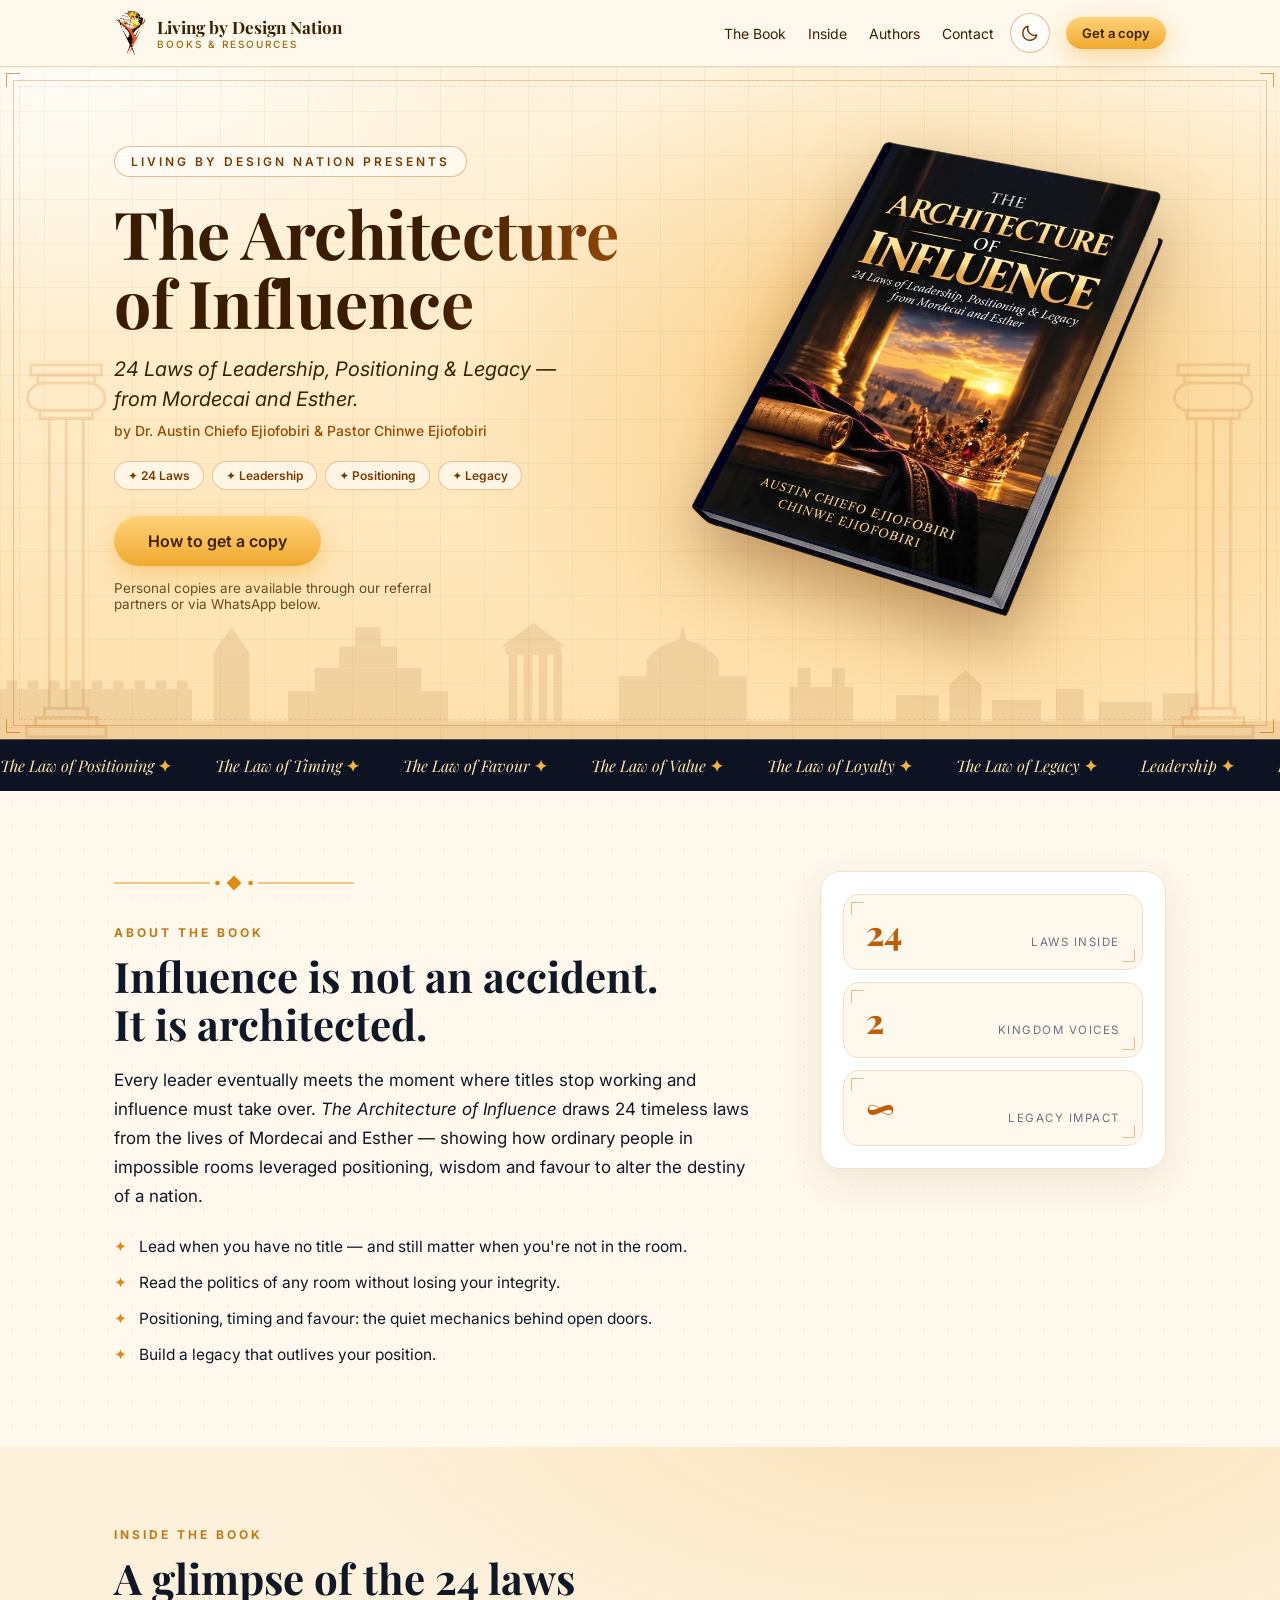
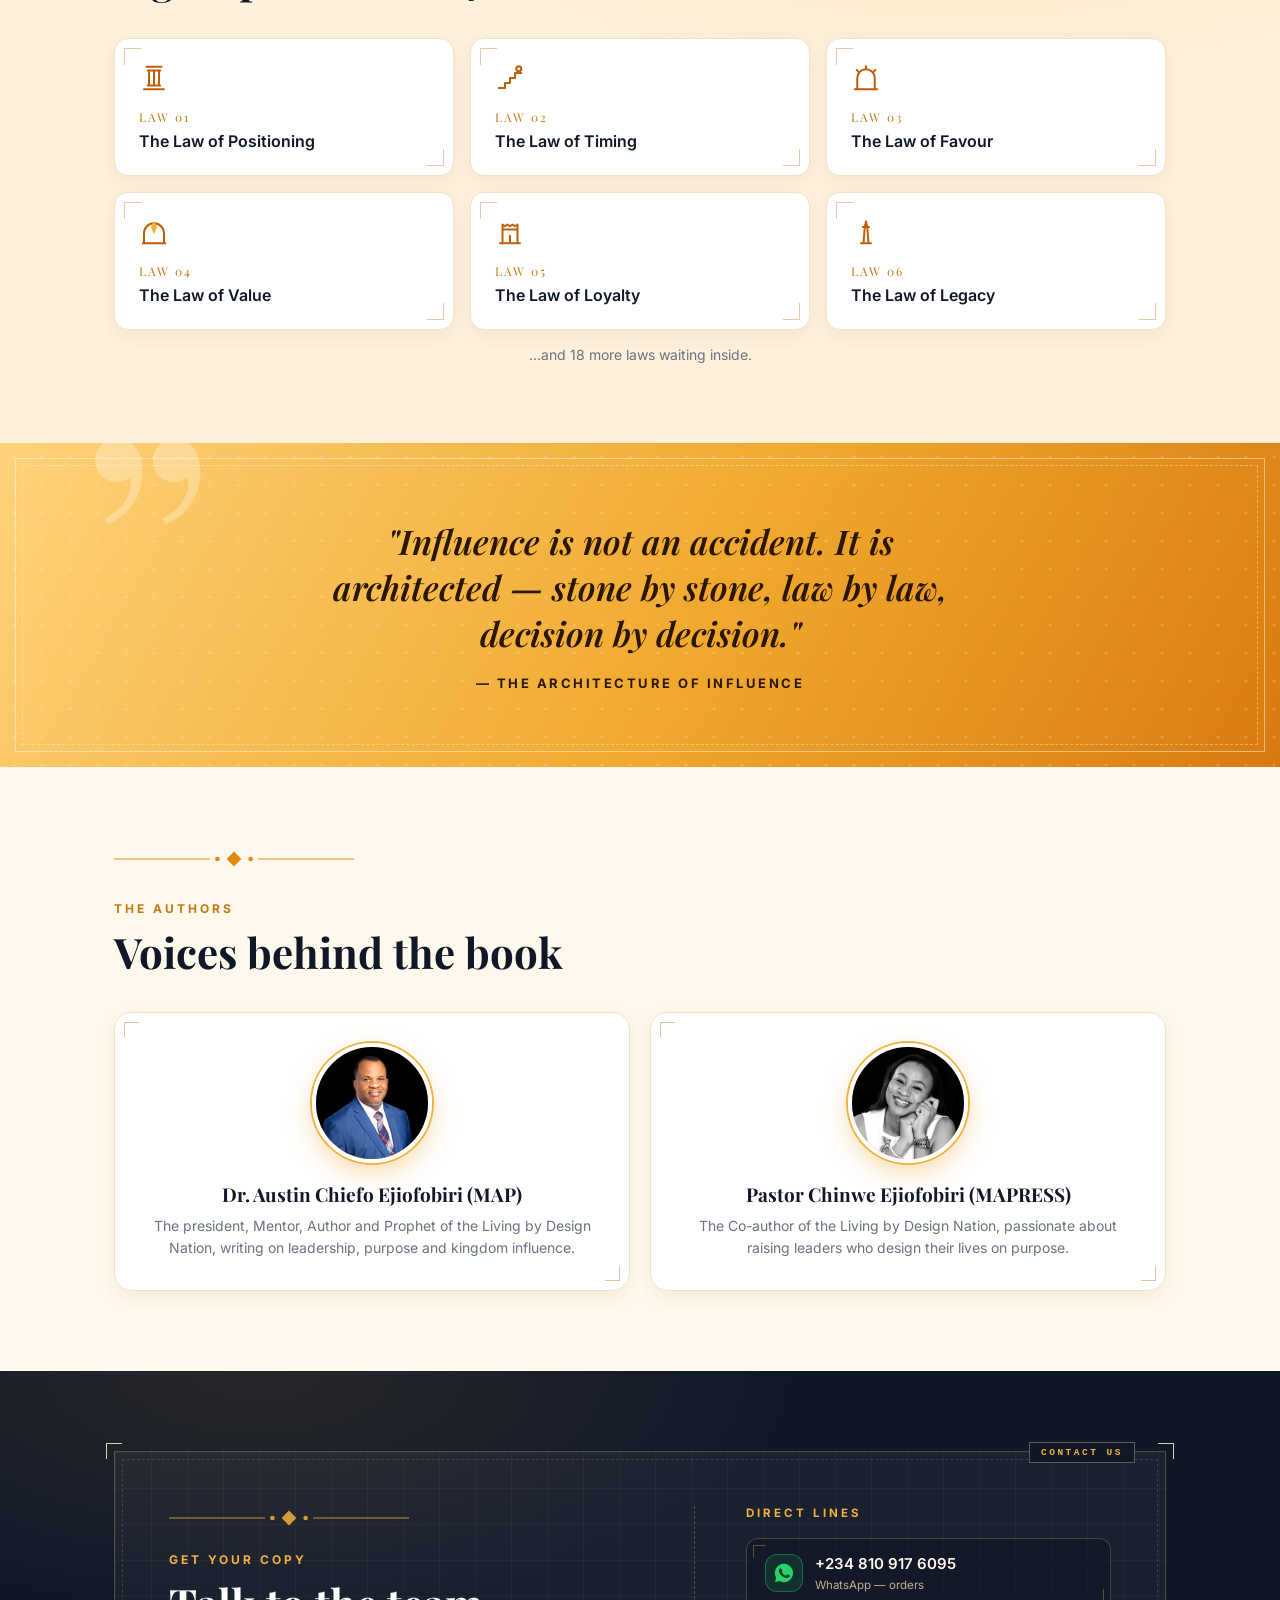
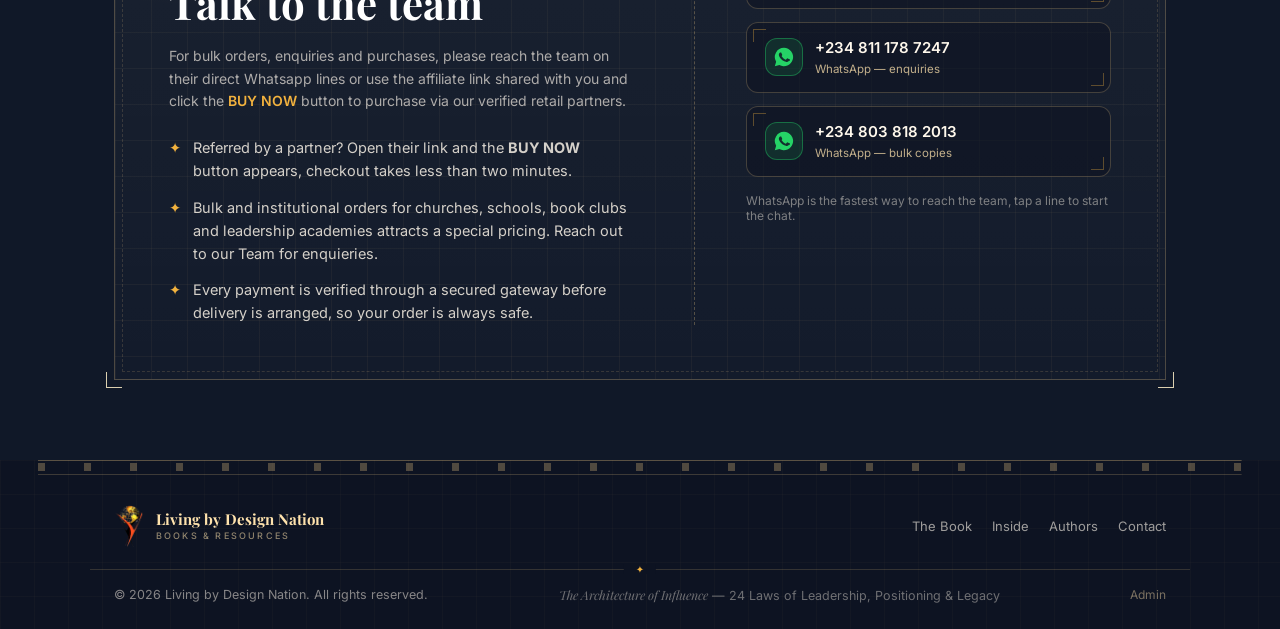
==== commit 75631ddc: "Update contact section text and formatting" ====
--- a/index.html
+++ b/index.html
@@ -140,24 +140,24 @@
   <div class="wrap">
     <div class="contact-sheet reveal">
       <i class="reg tl"></i><i class="reg tr"></i><i class="reg bl"></i><i class="reg br"></i>
-      <span class="sheet-tag" aria-hidden="true">SHEET Nº 6 — CONTACT</span>
+      <span class="sheet-tag" aria-hidden="true">CONTACT US</span>
       <div class="contact-cols">
         <div class="contact-info">
           <div class="orn" aria-hidden="true"><svg viewBox="0 0 260 24" width="240" height="24" fill="currentColor"><line x1="0" y1="12" x2="104" y2="12" stroke="currentColor"/><line x1="156" y1="12" x2="260" y2="12" stroke="currentColor"/><path d="M130 4 L138 12 L130 20 L122 12 Z"/><circle cx="112" cy="12" r="2.5"/><circle cx="148" cy="12" r="2.5"/></svg></div>
           <p class="kicker">Get your copy</p>
           <h2 class="h2">Talk to the team</h2>
-          <p class="contact-note">For bulk orders, enquiries and purchases, please reach the team on the direct lines beside this note — or use the affiliate link shared with you and click the <strong>BUY NOW</strong> button to purchase via our verified retail partners.</p>
+          <p class="contact-note">For bulk orders, enquiries and purchases, please reach the team on their direct Whatsapp lines or use the affiliate link shared with you and click the <strong>BUY NOW</strong> button to purchase via our verified retail partners.</p>
           <!-- ✏️ Edit these three lines if your process changes -->
           <div class="contact-points">
-            <div class="pt"><b>✦</b><span>Referred by a partner? Open their link and the gold <strong>BUY NOW</strong> button appears — checkout takes less than two minutes.</span></div>
-            <div class="pt"><b>✦</b><span>Bulk and institutional orders — churches, schools, book clubs and leadership academies — attract special pricing. Just ask.</span></div>
-            <div class="pt"><b>✦</b><span>Every payment is verified through Paystack before delivery is arranged, so your order is always safe.</span></div>
+            <div class="pt"><b>✦</b><span>Referred by a partner? Open their link and the <strong>BUY NOW</strong> button appears,  checkout takes less than two minutes.</span></div>
+            <div class="pt"><b>✦</b><span>Bulk and institutional orders for churches, schools, book clubs and leadership academies attracts a special pricing. Reach out to our Team for enquieries.</span></div>
+            <div class="pt"><b>✦</b><span>Every payment is verified through a secured gateway before delivery is arranged, so your order is always safe.</span></div>
           </div>
         </div>
         <div class="contact-lines">
           <p class="lines-title">Direct lines</p>
           <div class="wa-grid" id="waGrid"></div>
-          <p class="lines-hint">WhatsApp is the fastest way to reach the team — tap a line to start the chat.</p>
+          <p class="lines-hint">WhatsApp is the fastest way to reach the team, tap a line to start the chat.</p>
         </div>
       </div>
     </div>
